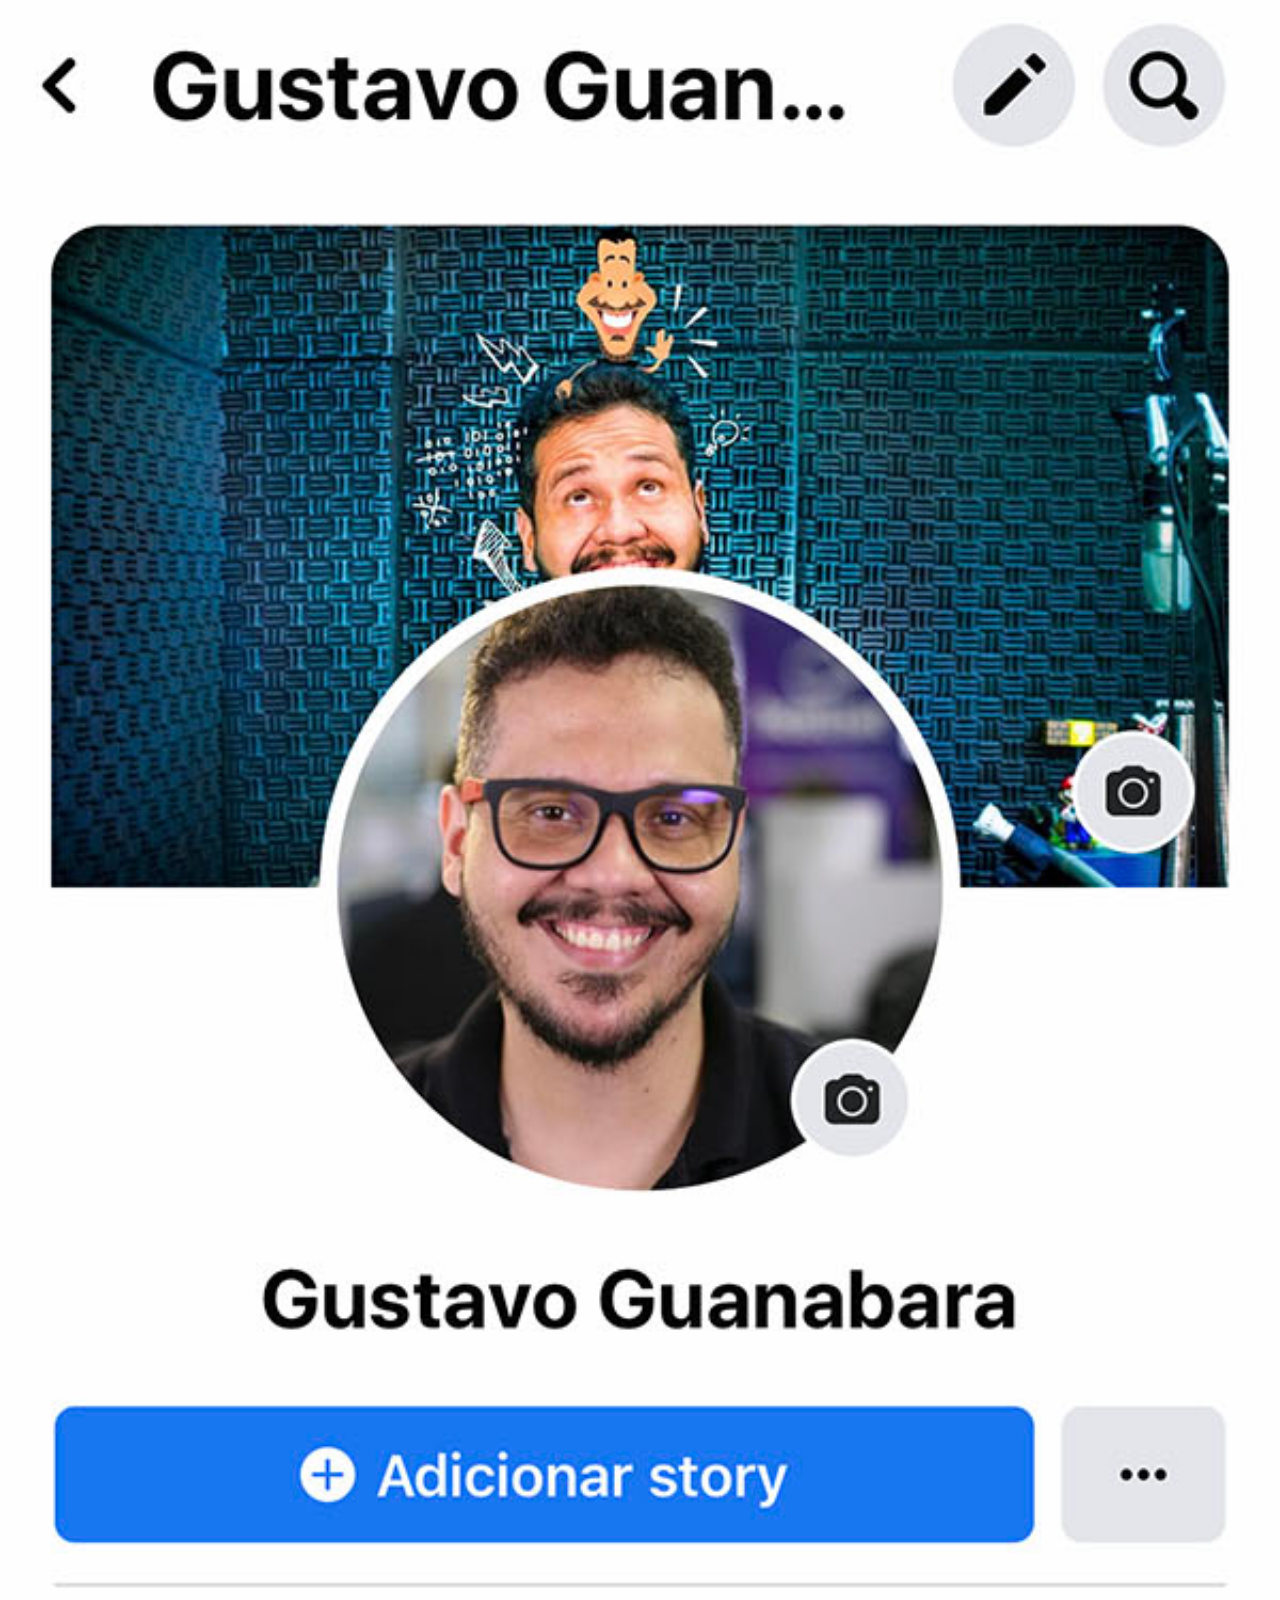
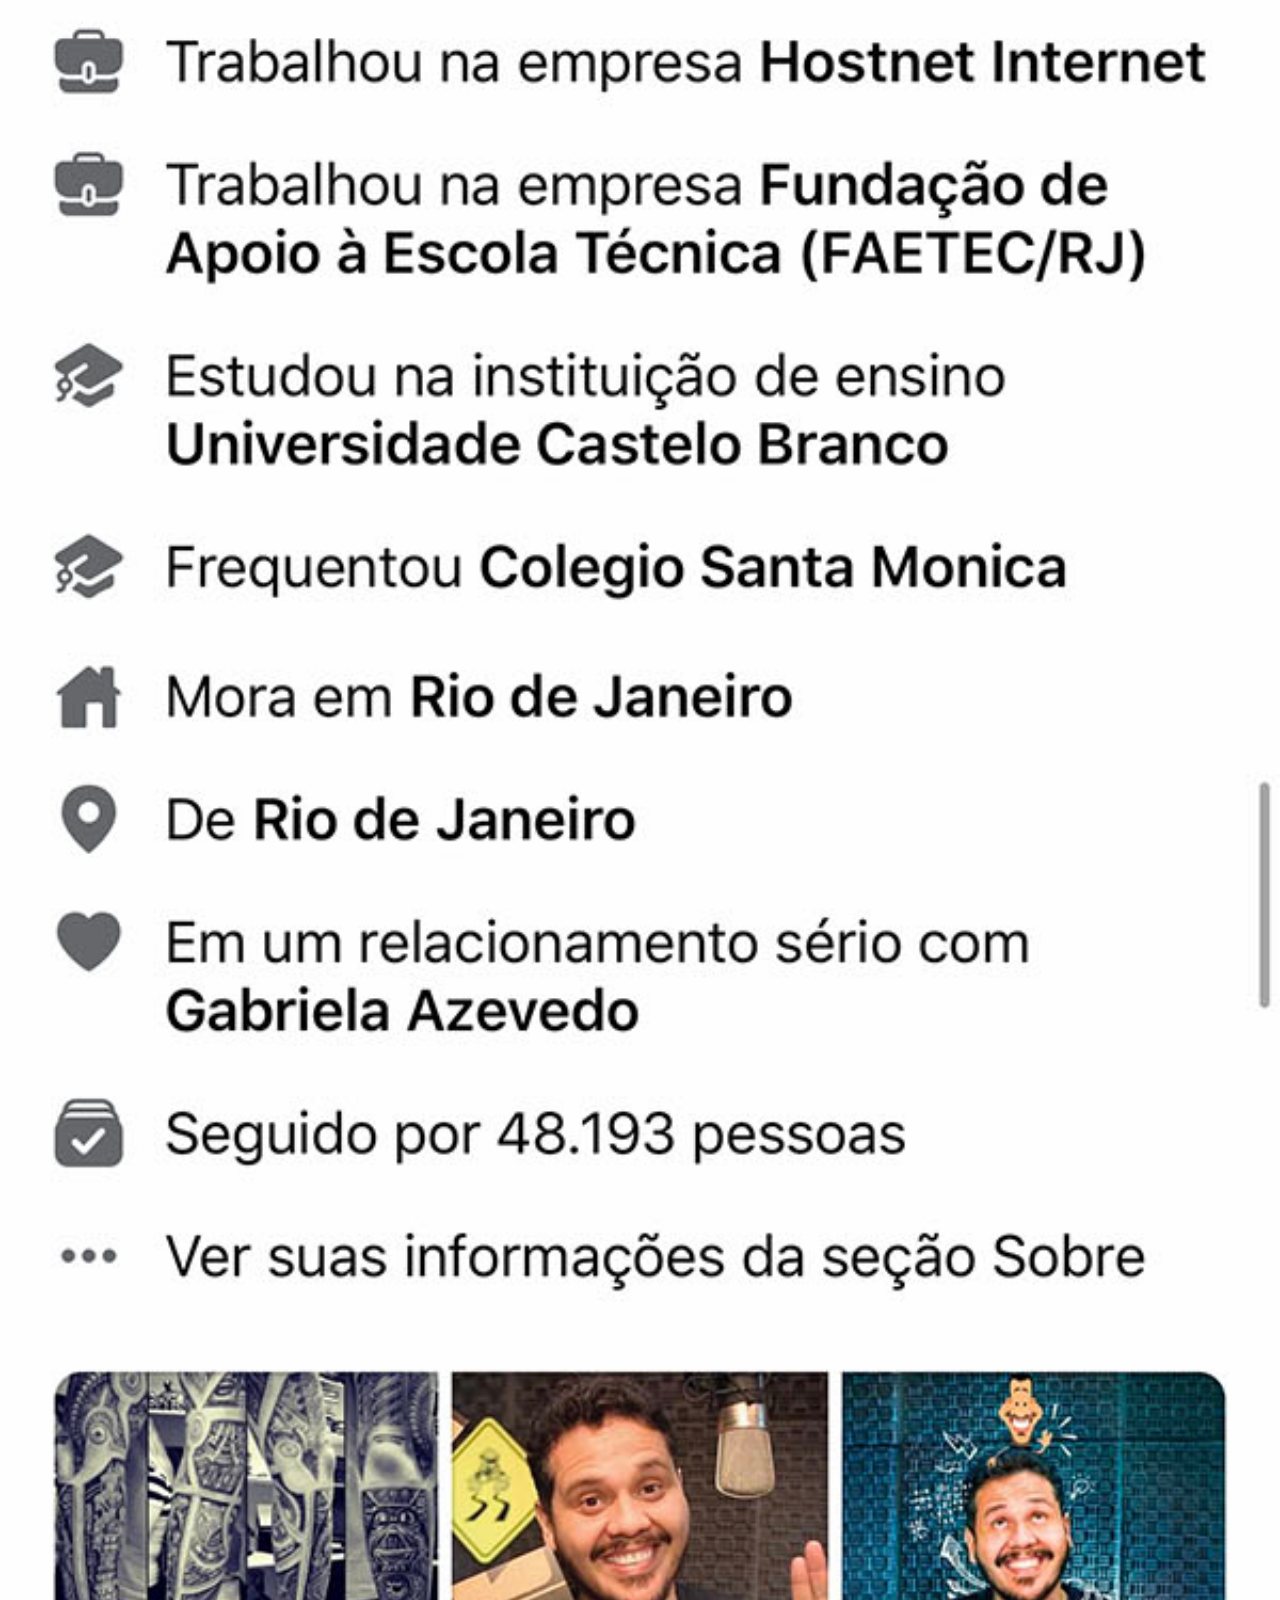
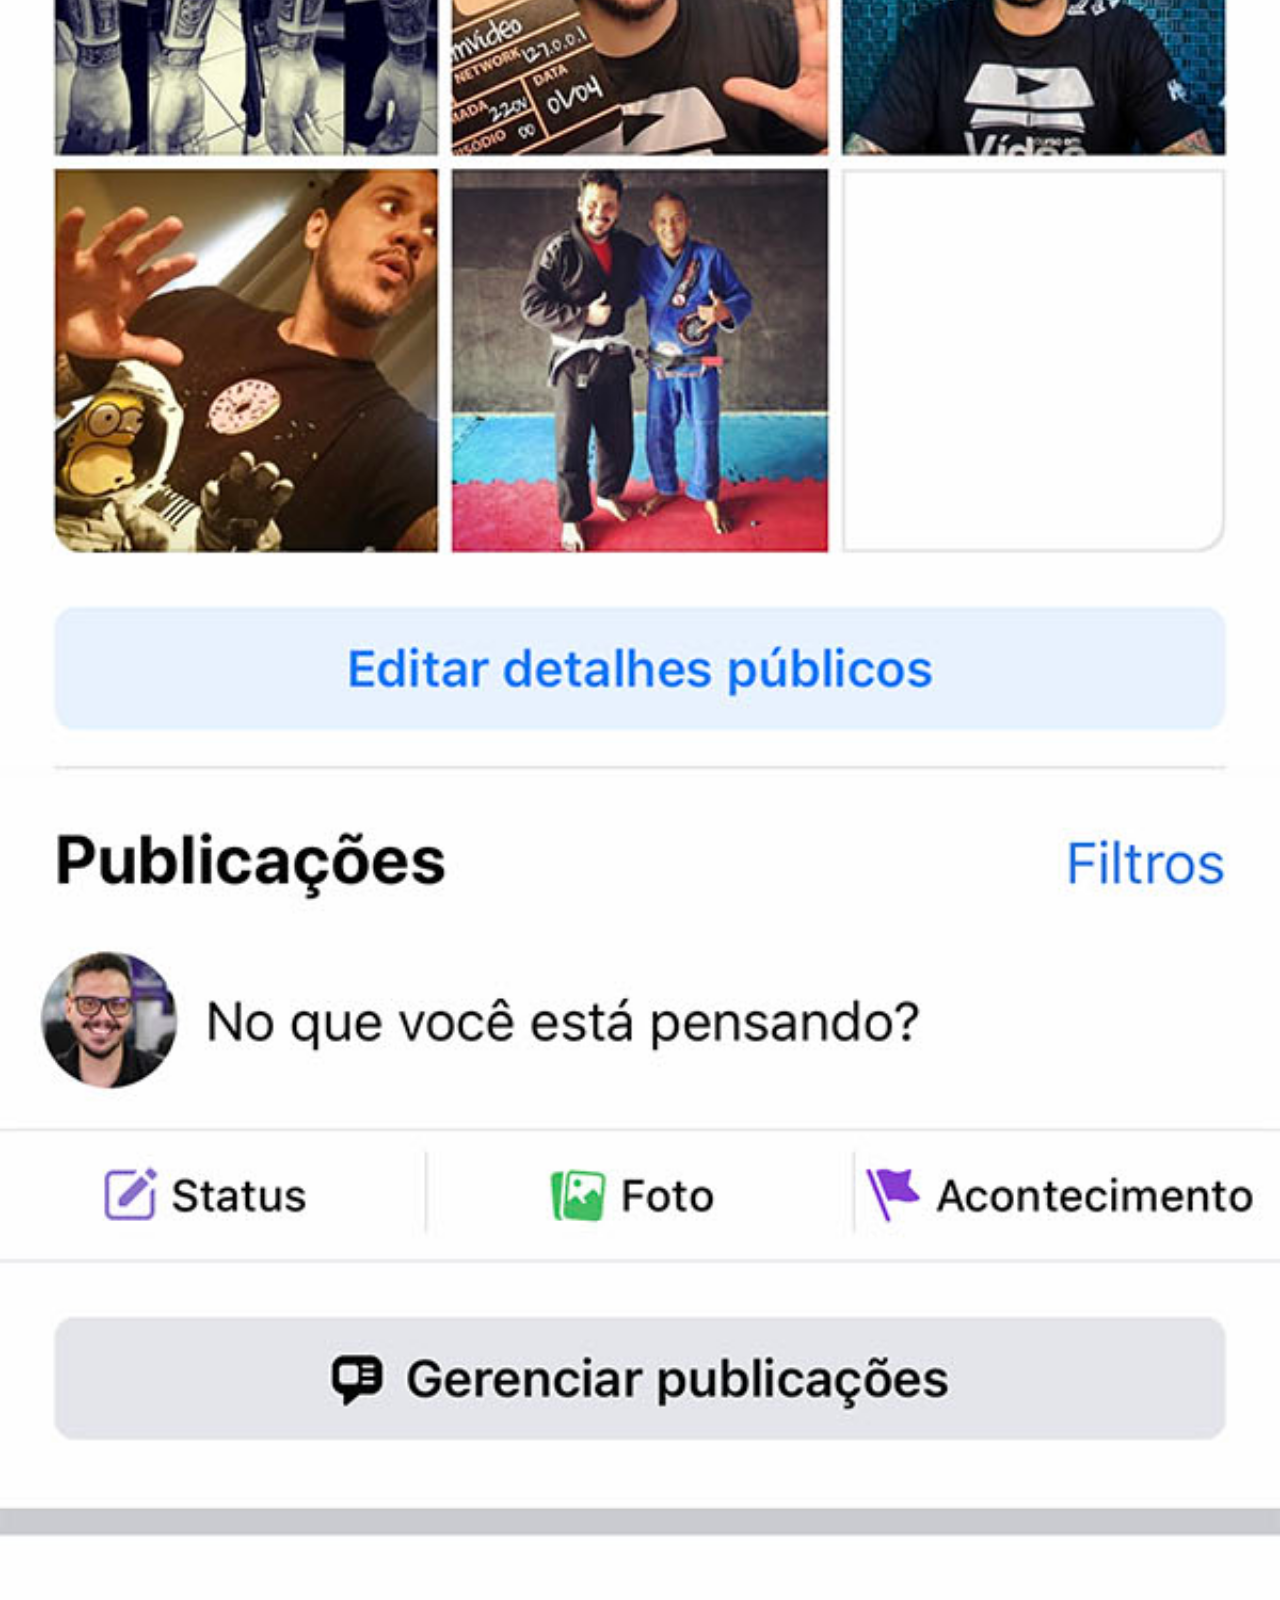
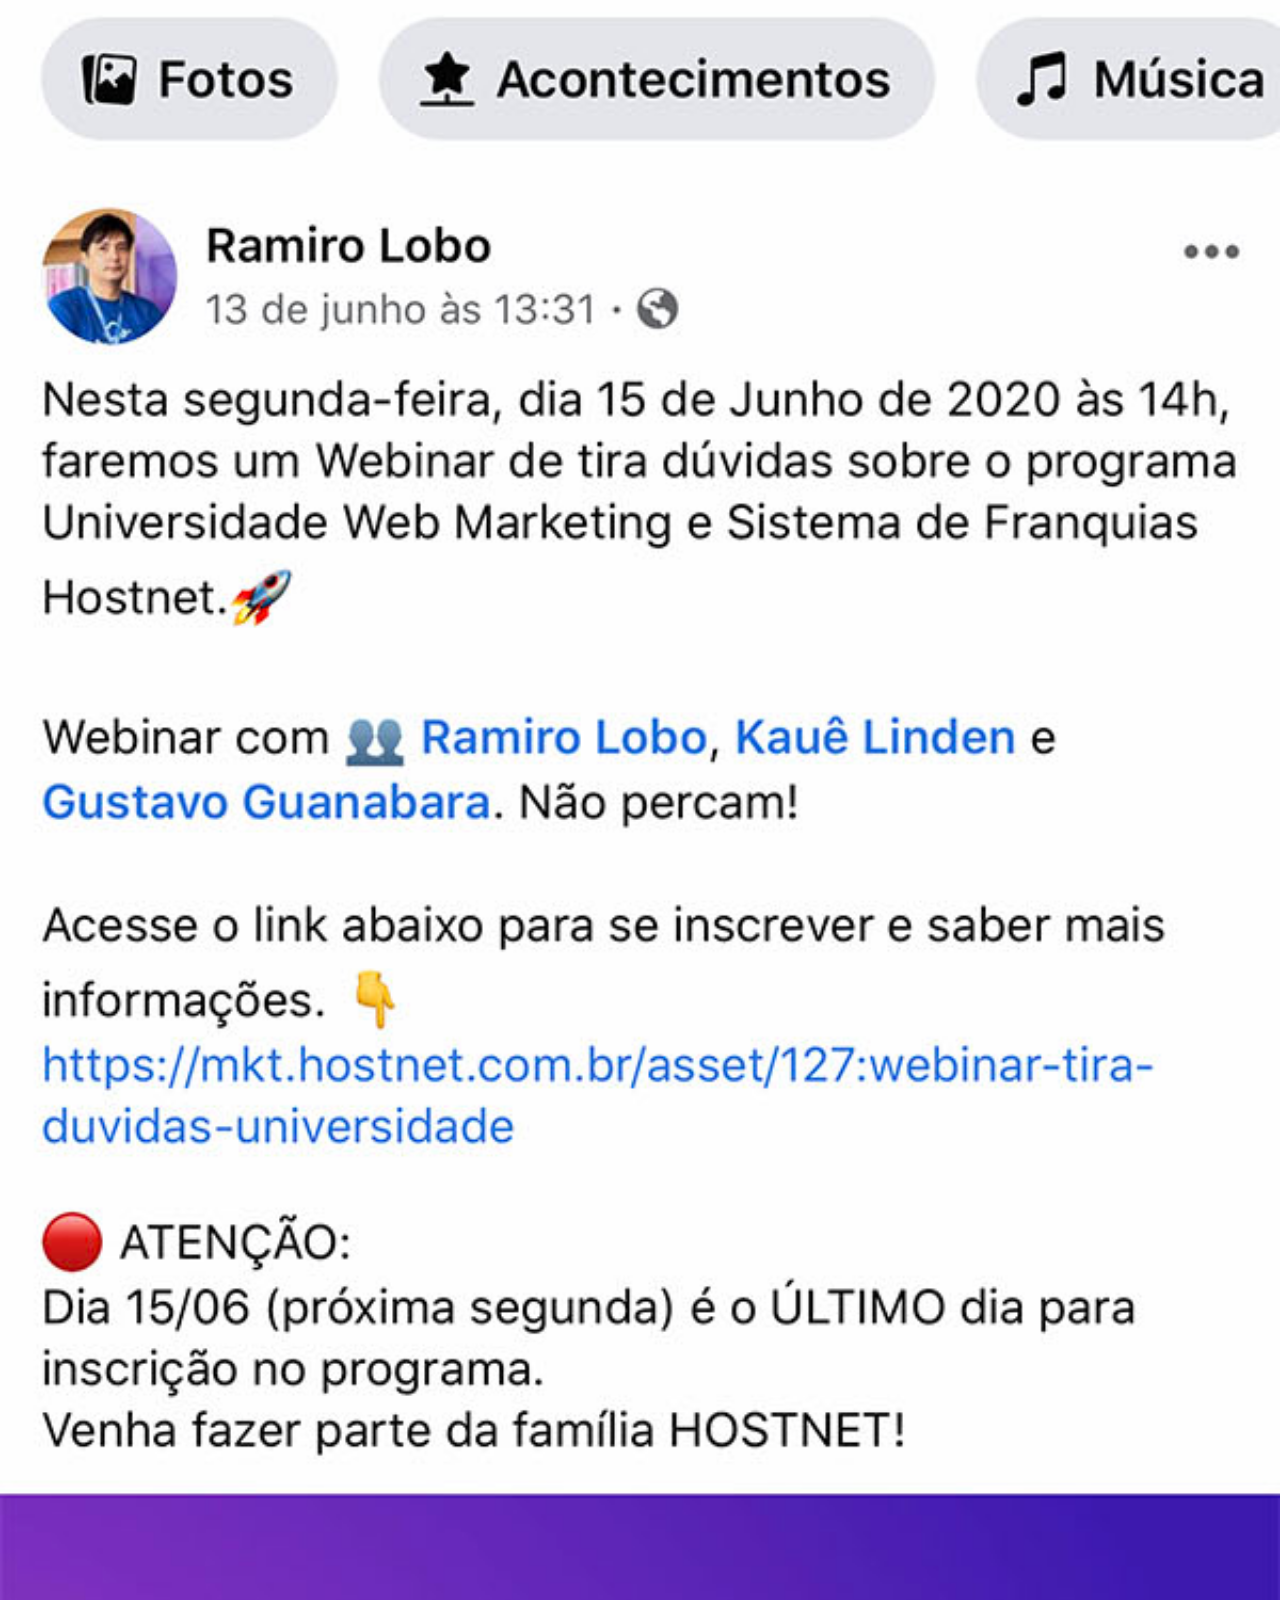
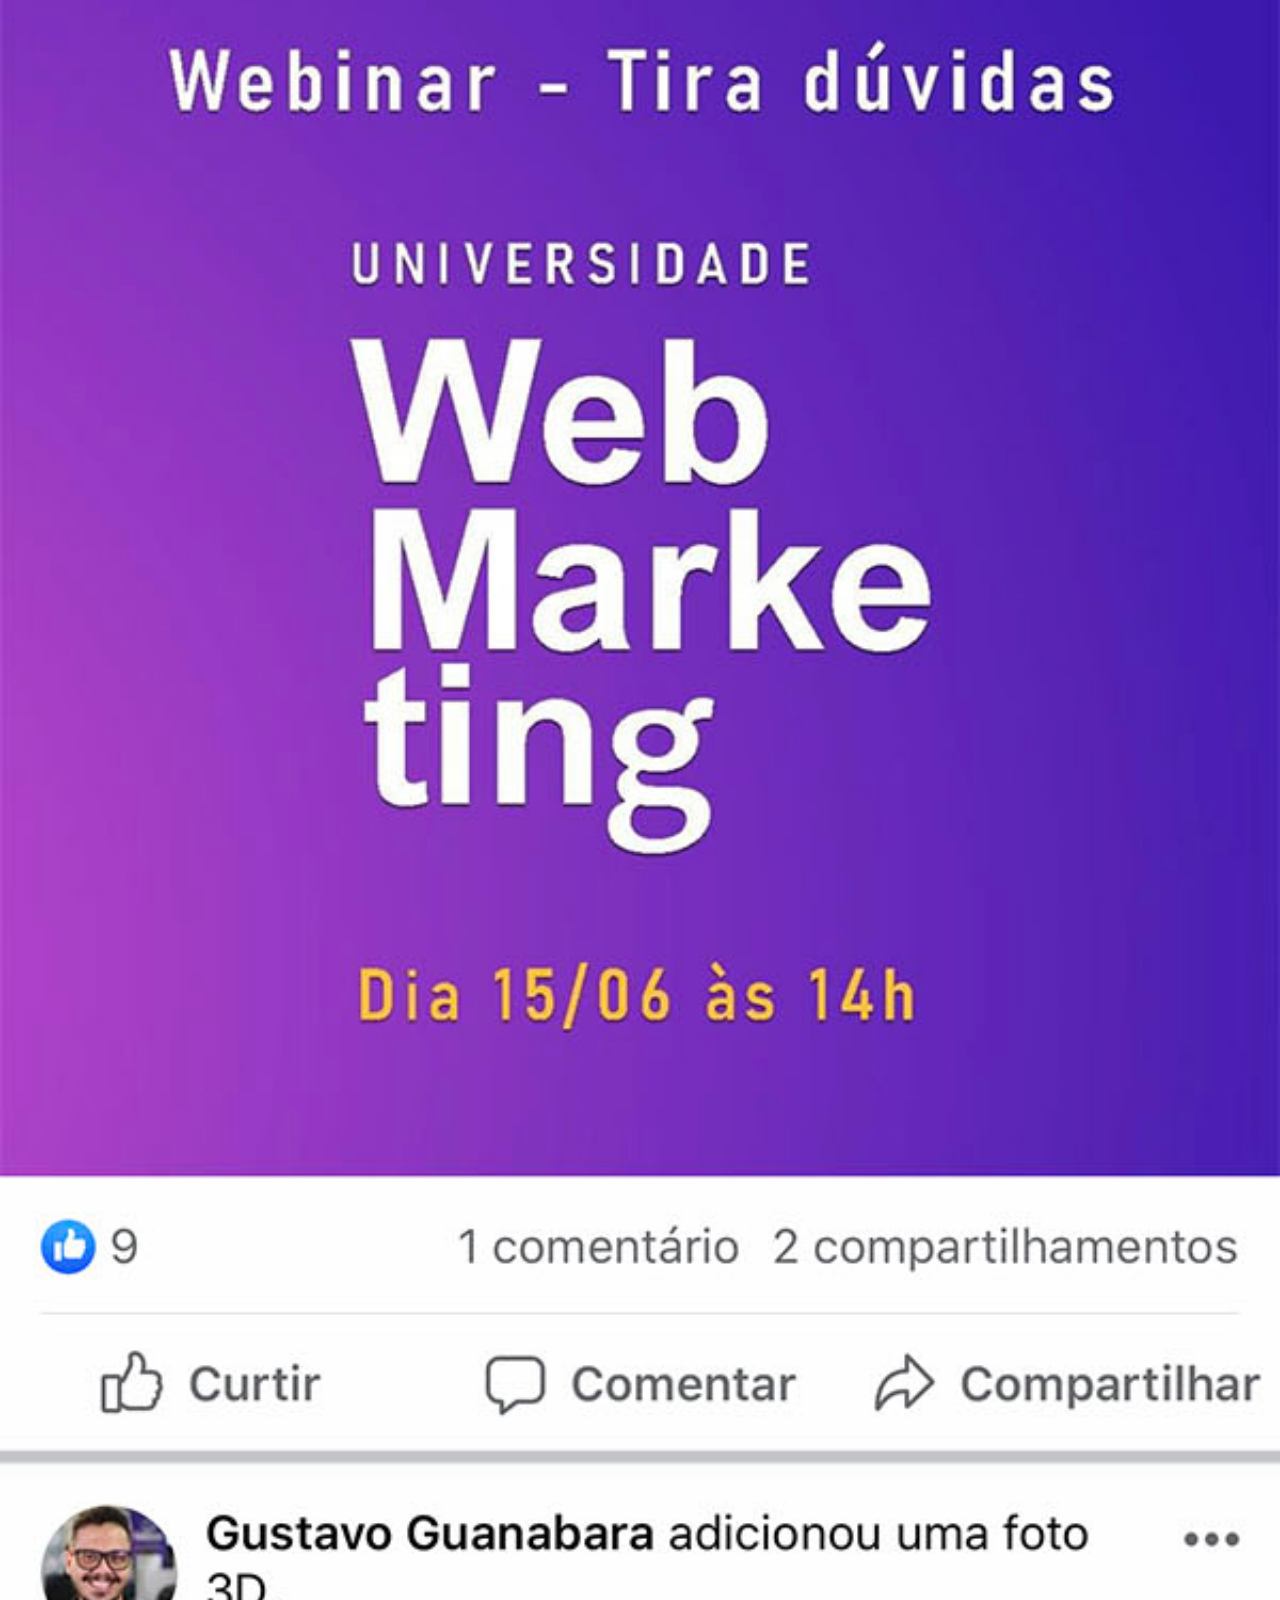
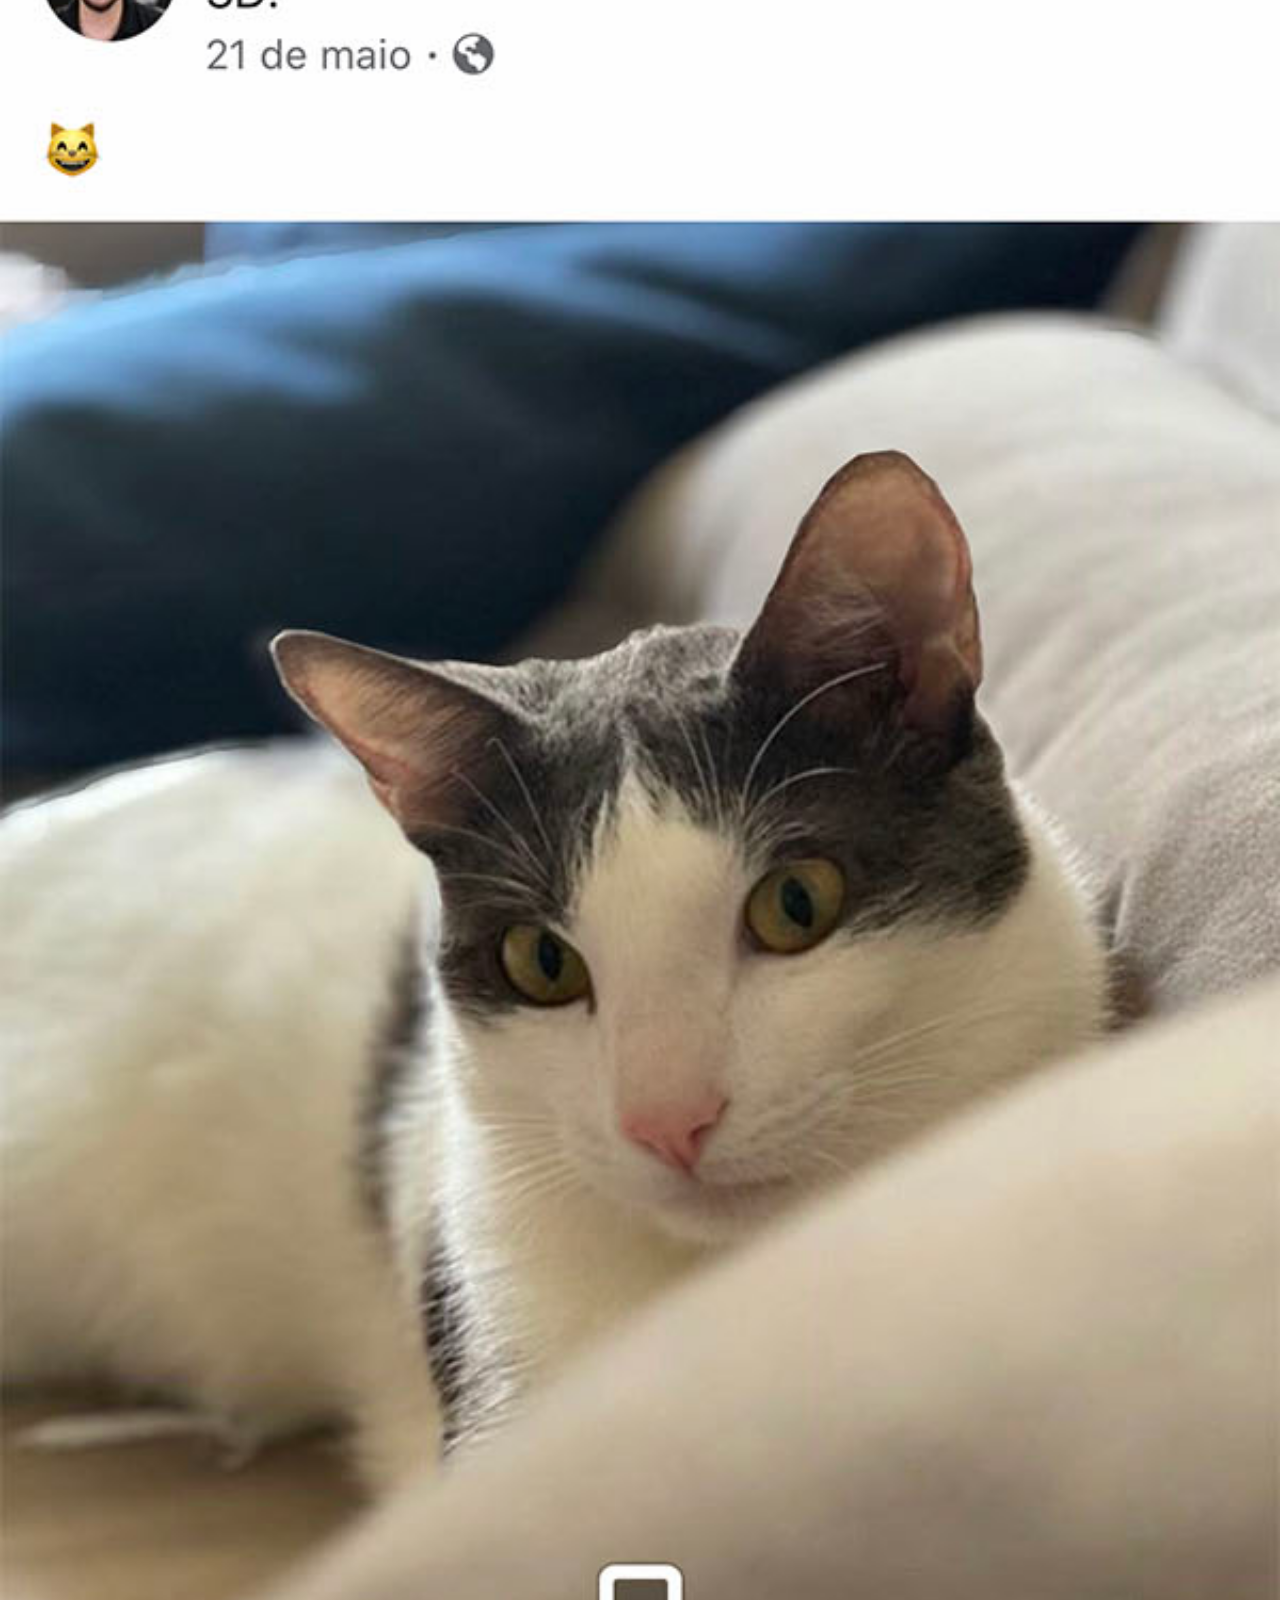
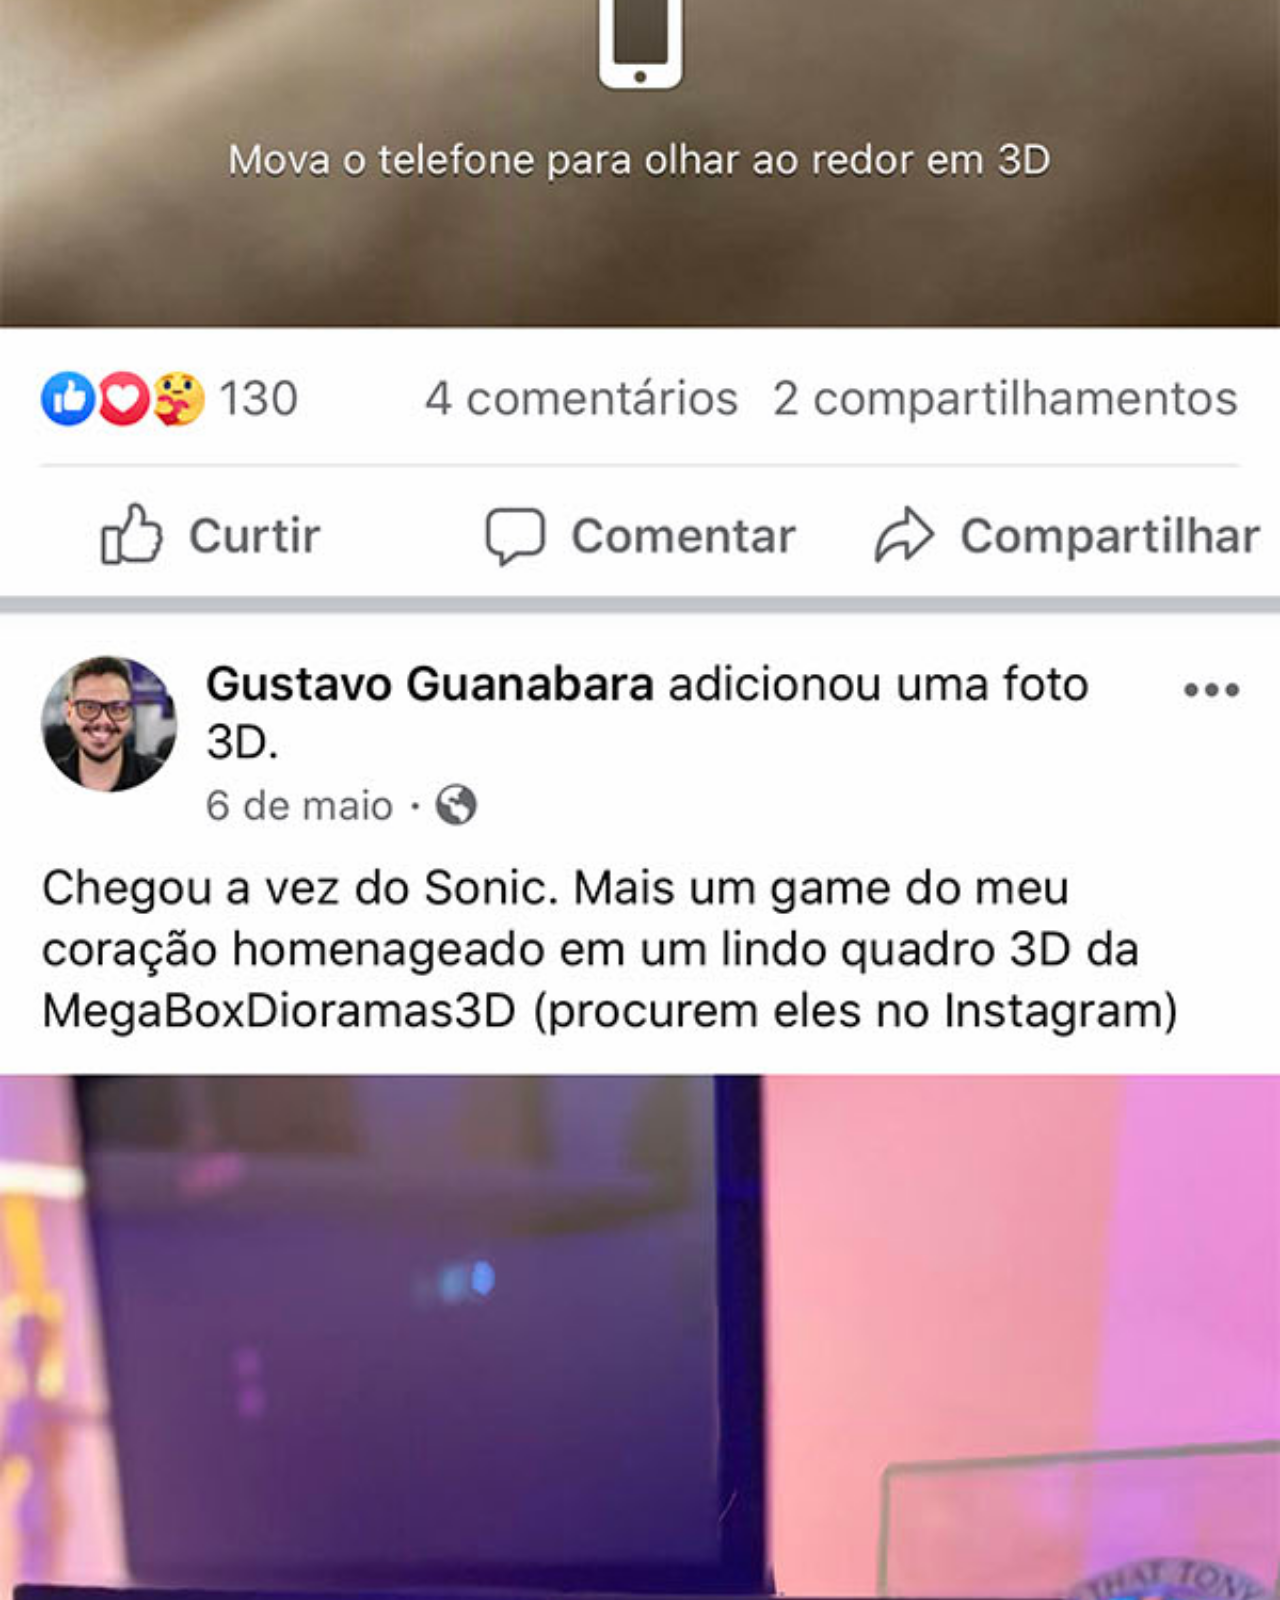
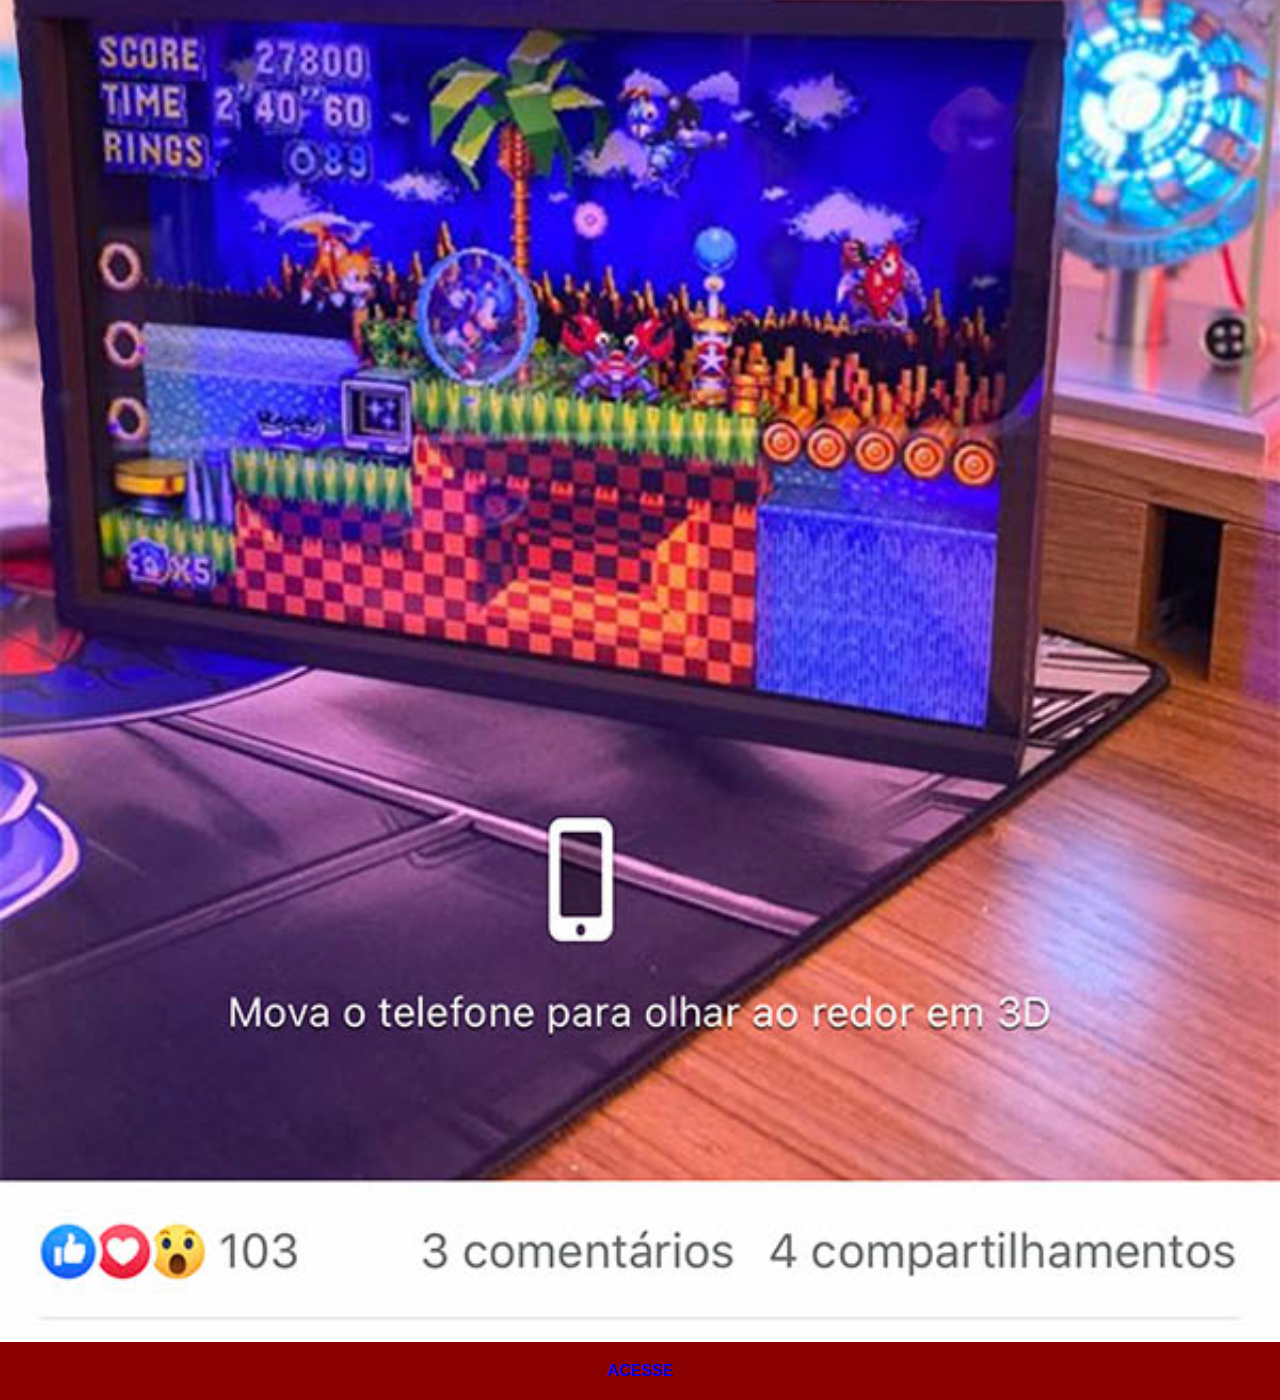
==== facebook.html @ 11152085 "criei os links" ====
<!DOCTYPE html>
<html lang="pt-br">
<head>
    <meta charset="UTF-8">
    <meta name="viewport" content="width=device-width, initial-scale=1.0">
    <link rel="stylesheet" href="estudos/social.css">
    <title>facebook</title>
</head>
<body>
    <img src="imagens/tela-facebook.jpg" alt="
    facebook">
    <a href="https://www.facebook.com/gustavoguanabara/?locale=pt_BR">ACESSE</a>
    
</body>
</html>
---- estudos/social.css ----
@charset "UTF-8";
*{
    margin: 0px;
    padding: 0px;
    font-family: Arial, Helvetica, sans-serif;
}
/* tirar barra de rolagem */
::-webkit-scrollbar{
    width: 0%;
    height: 0%;
}
img{
    width: 100vw;
}
a{
    display: block;
    background-color: darkred;
    padding: 20px;
    text-align: center;
    font-weight: bolder;
    text-decoration: none;
}
a:hover{
    background-color: red;
}
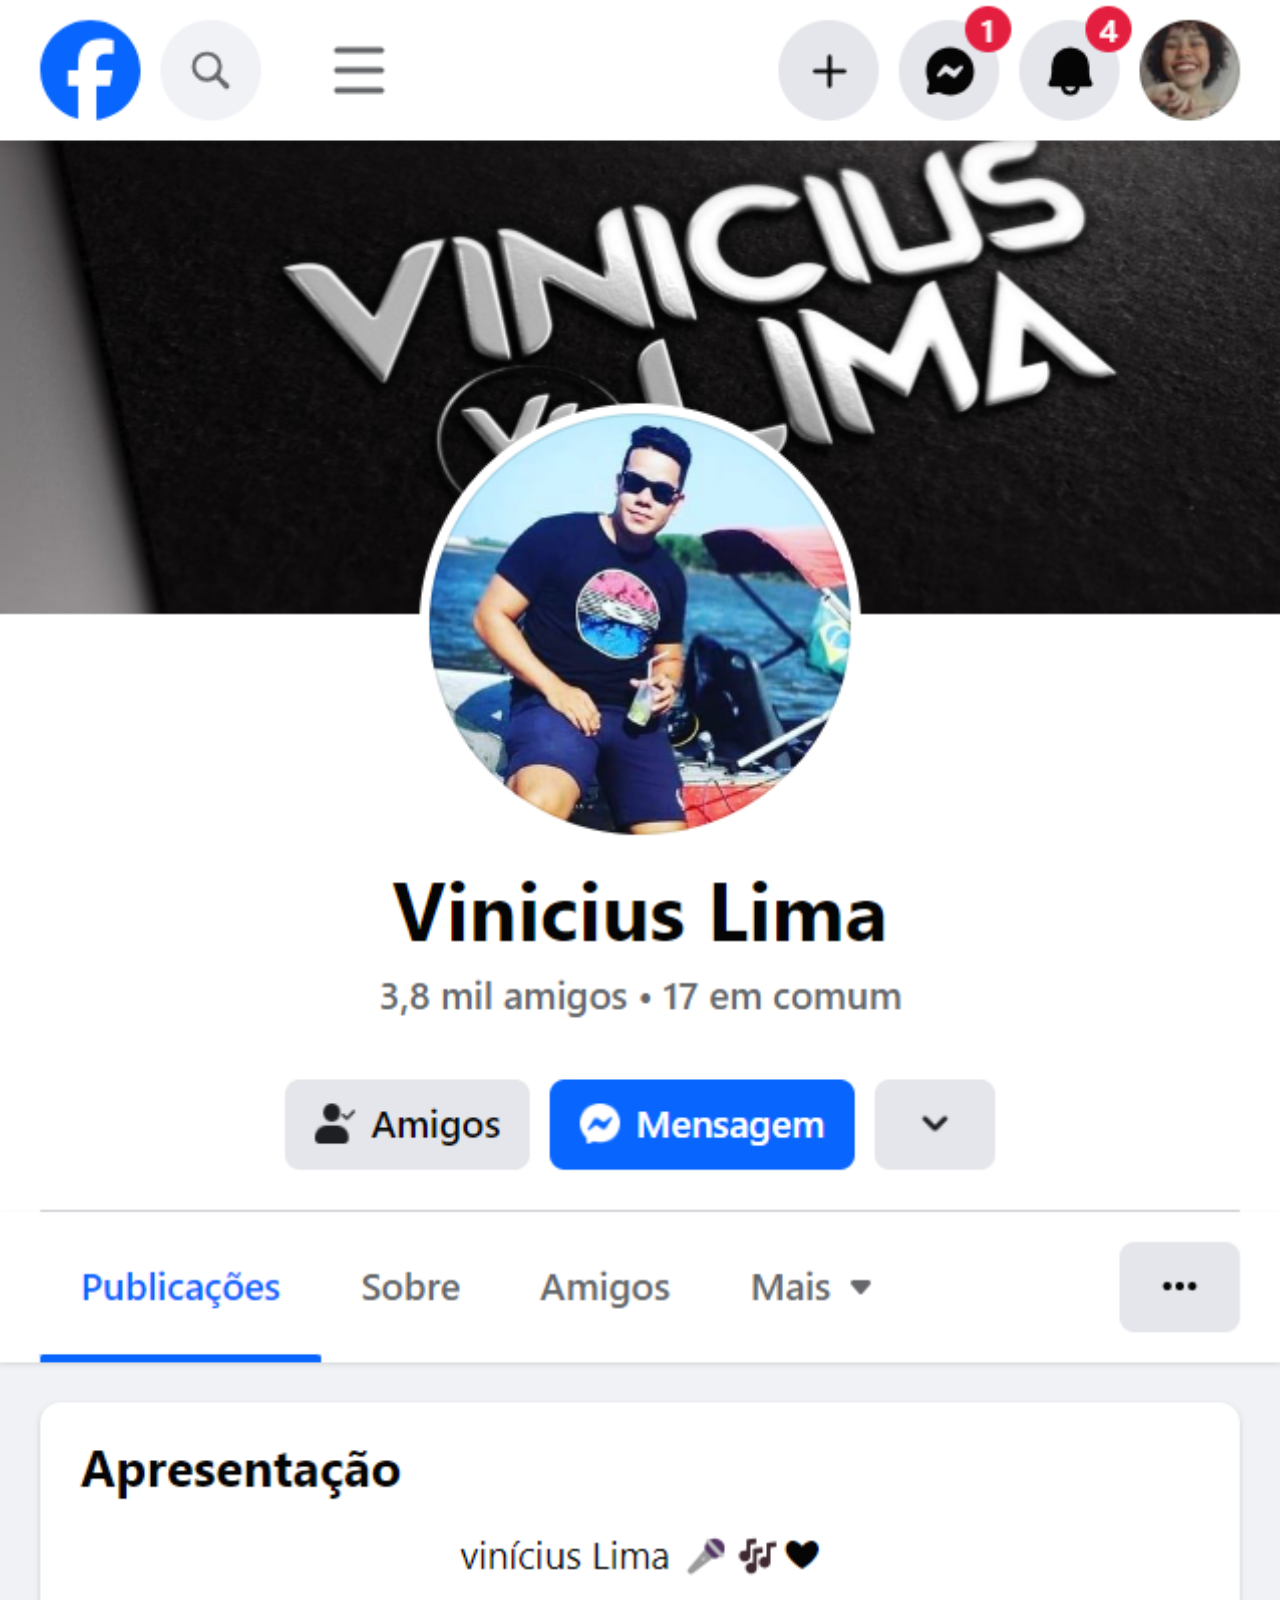
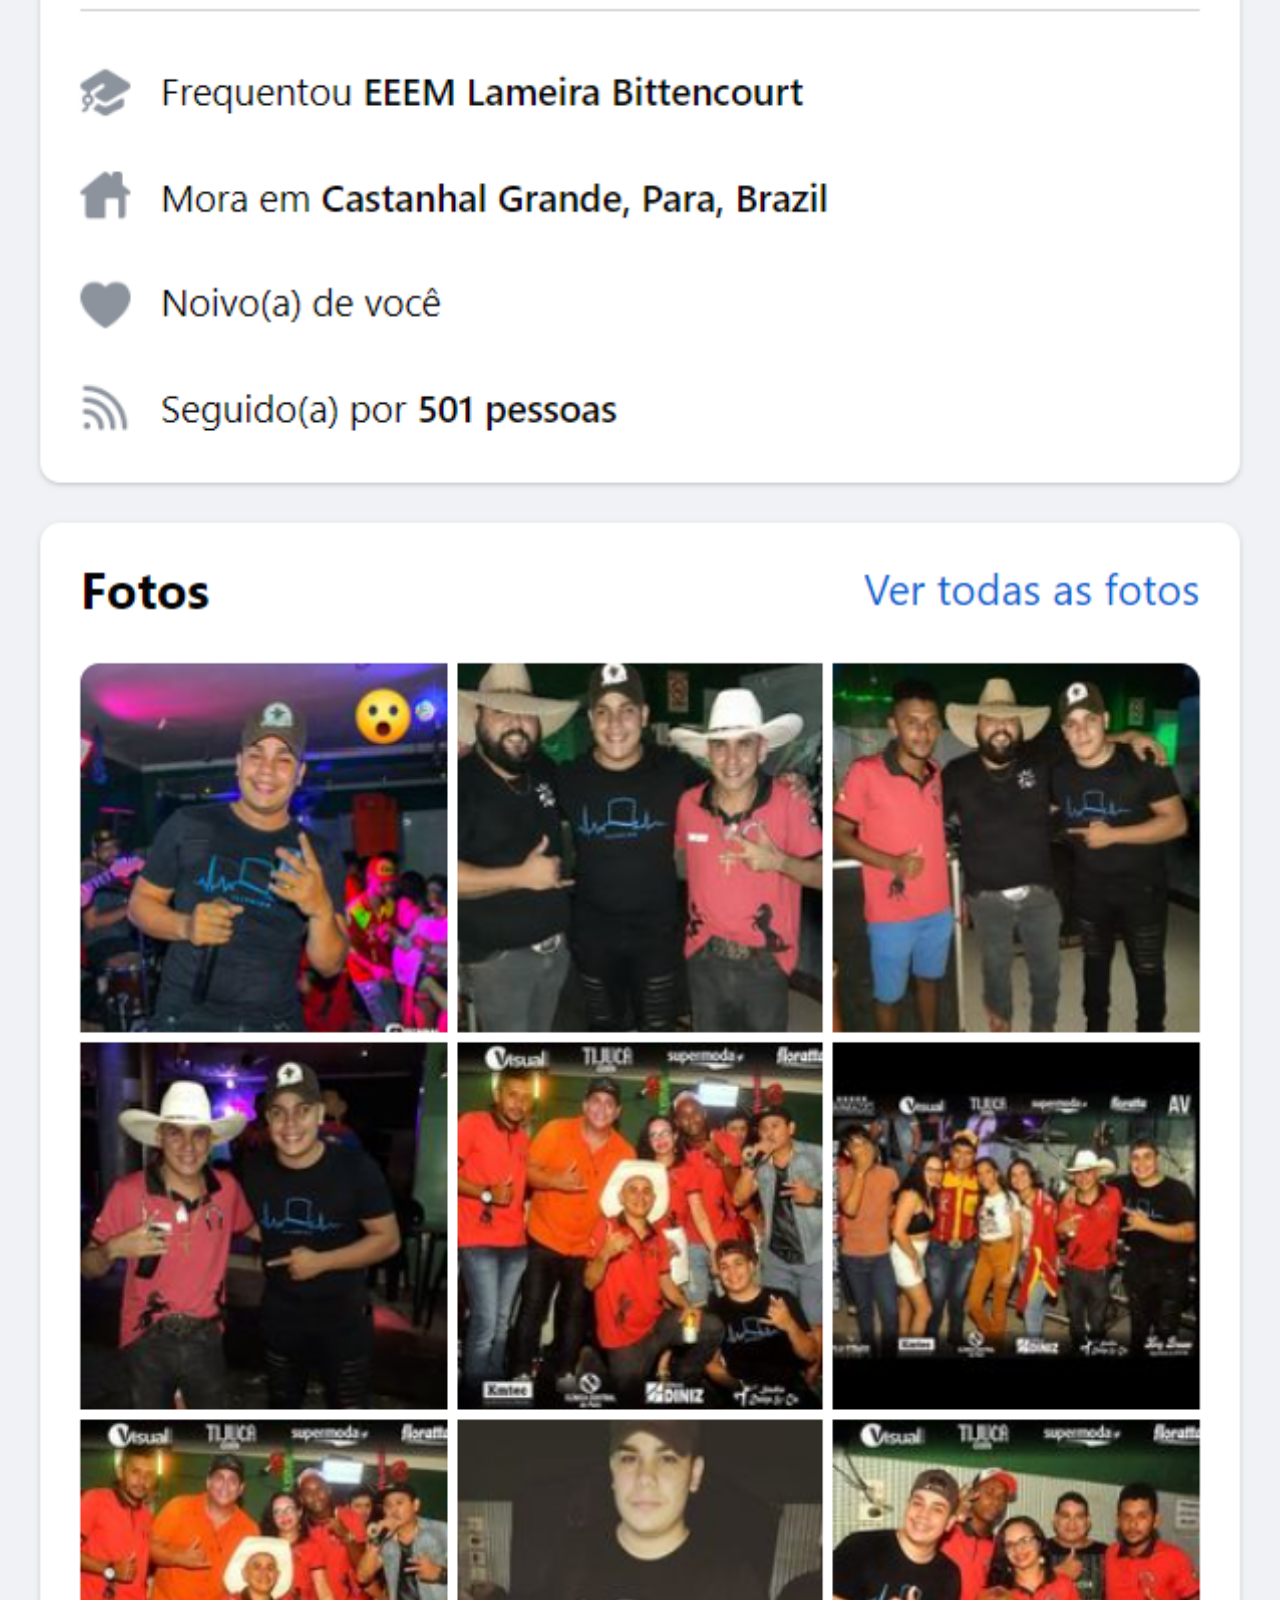
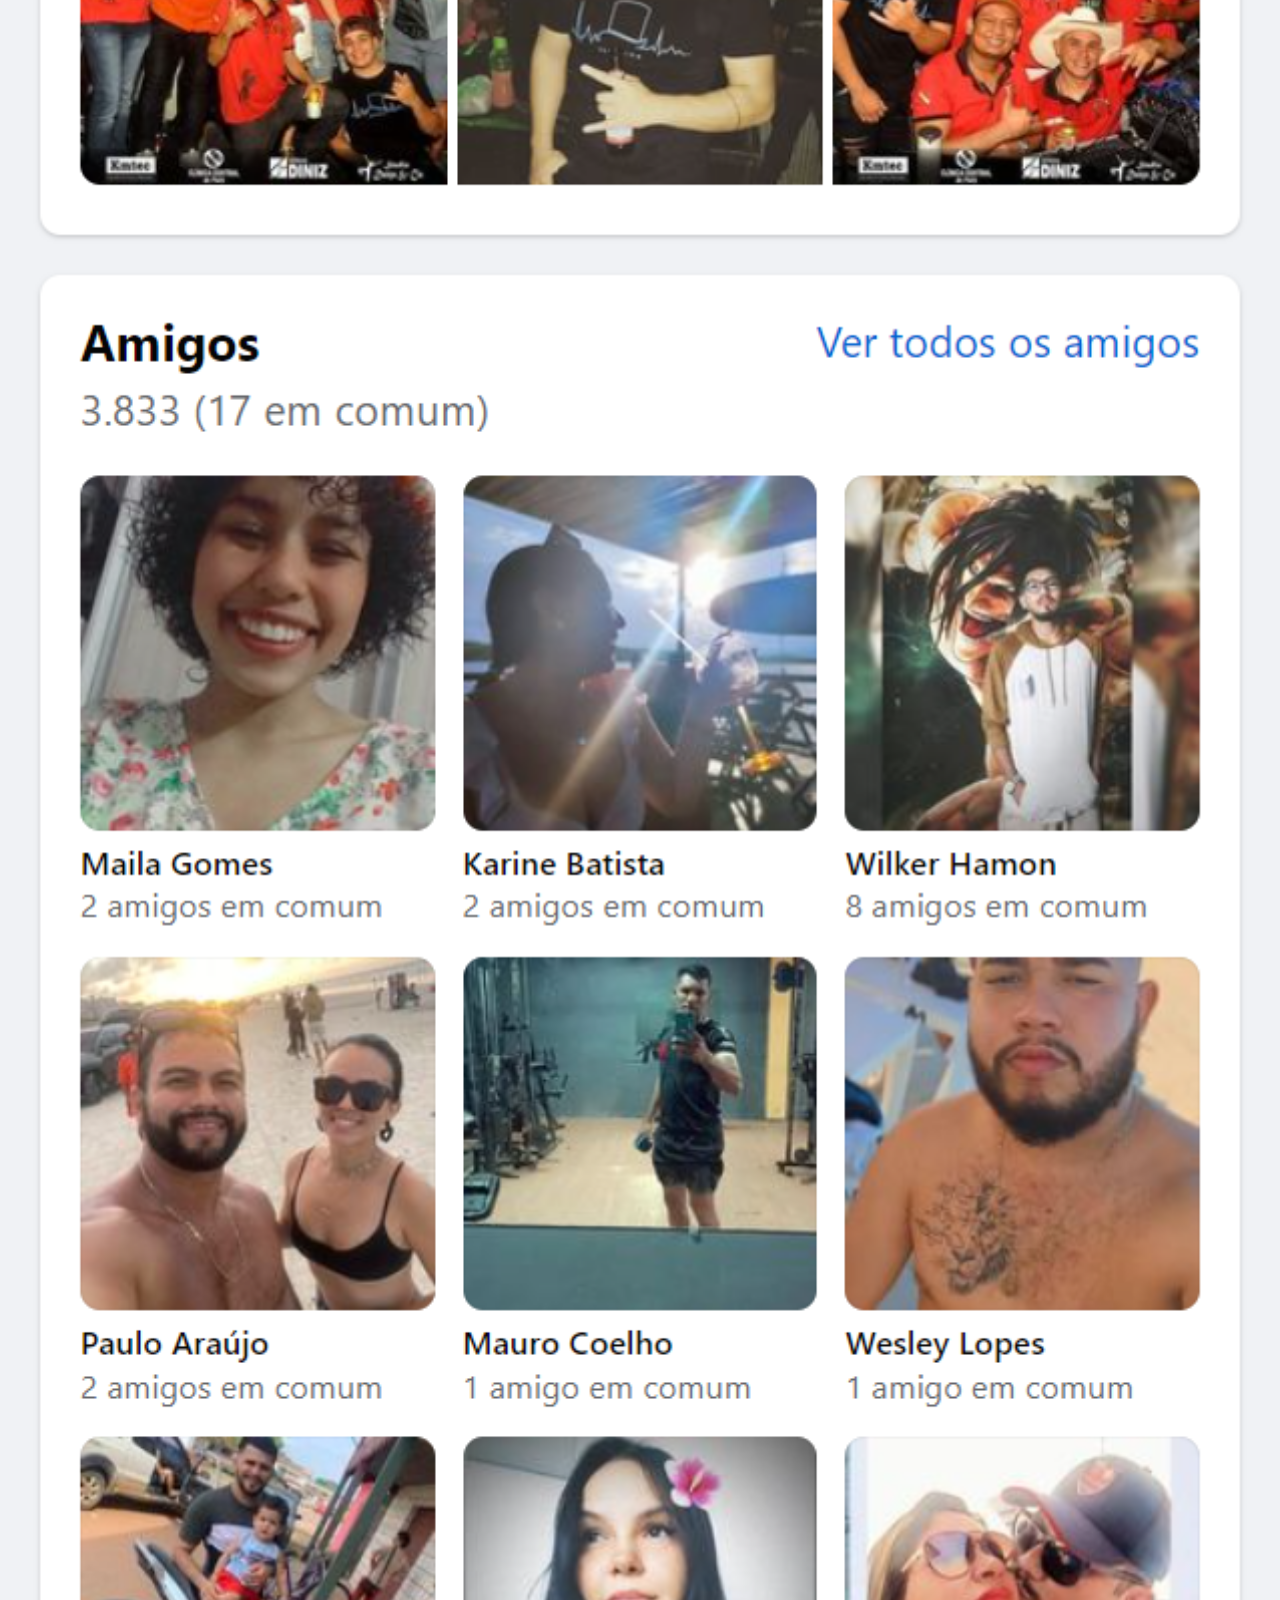
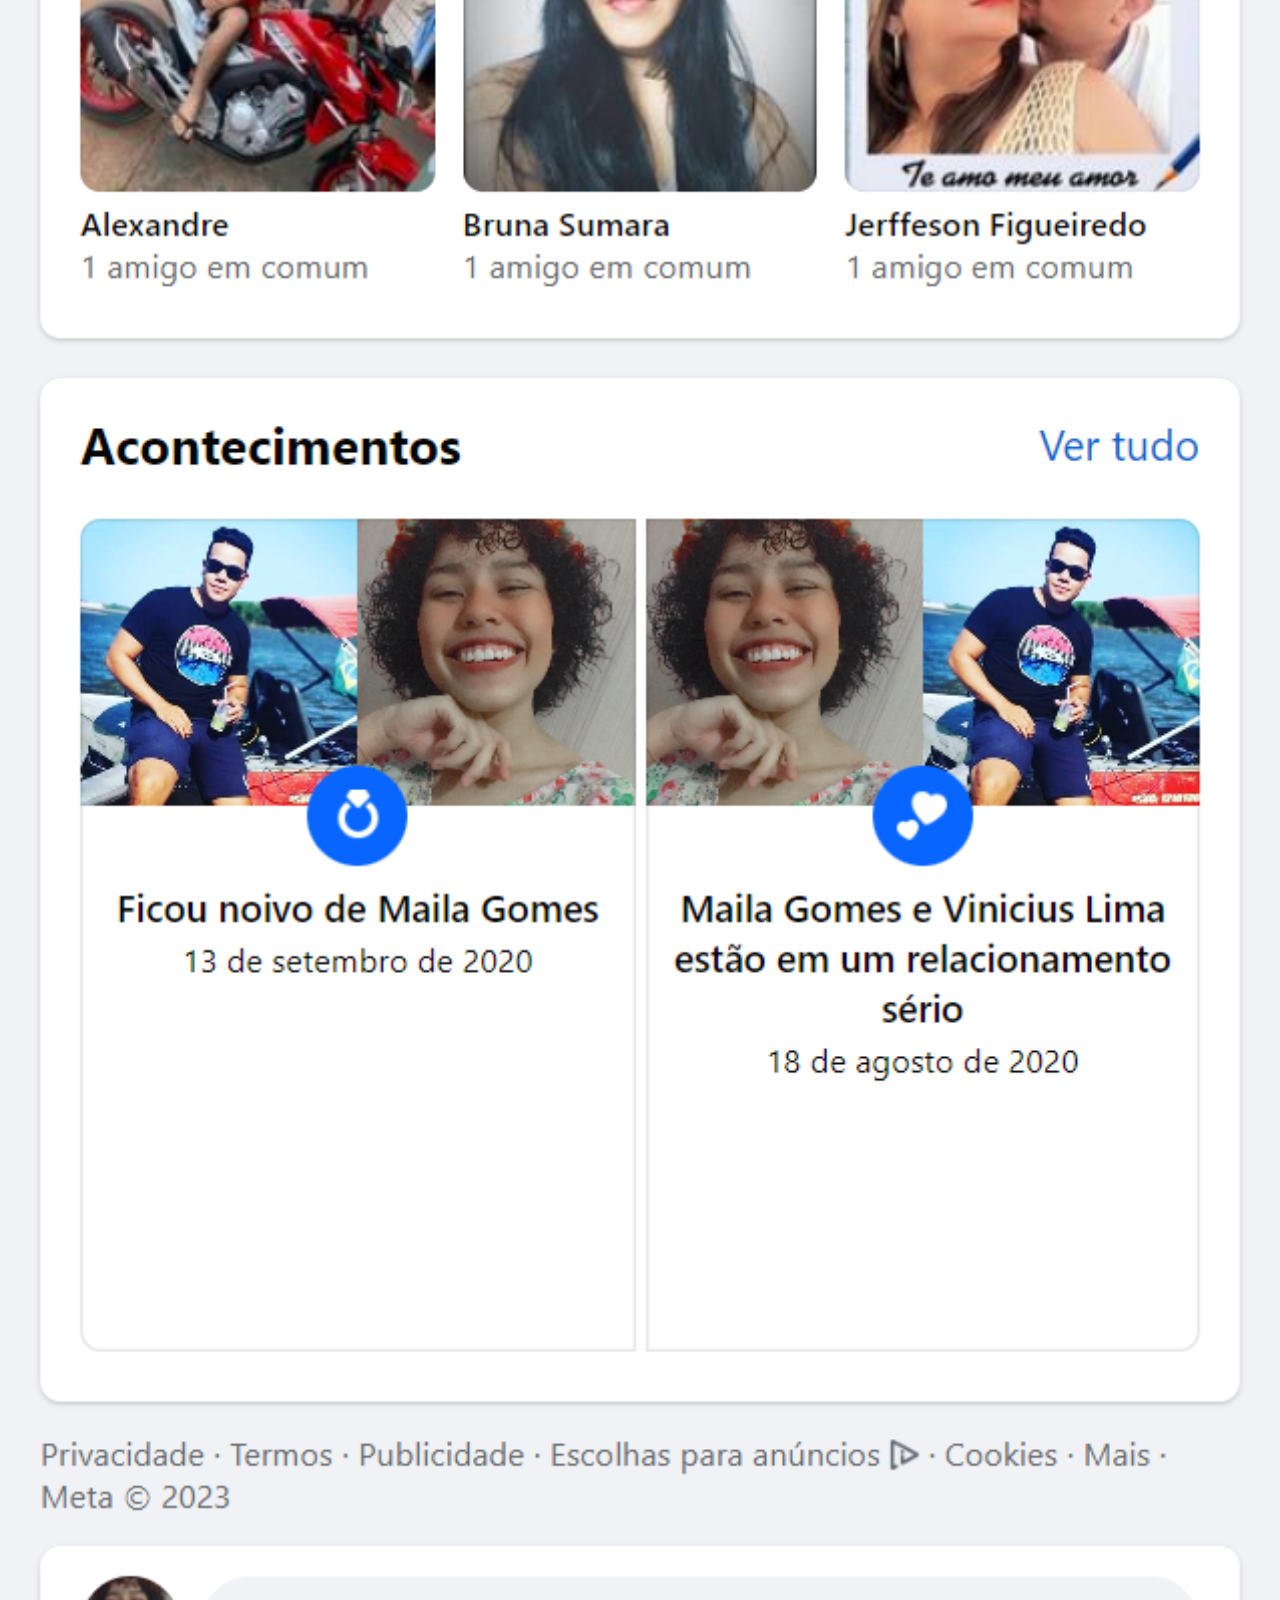
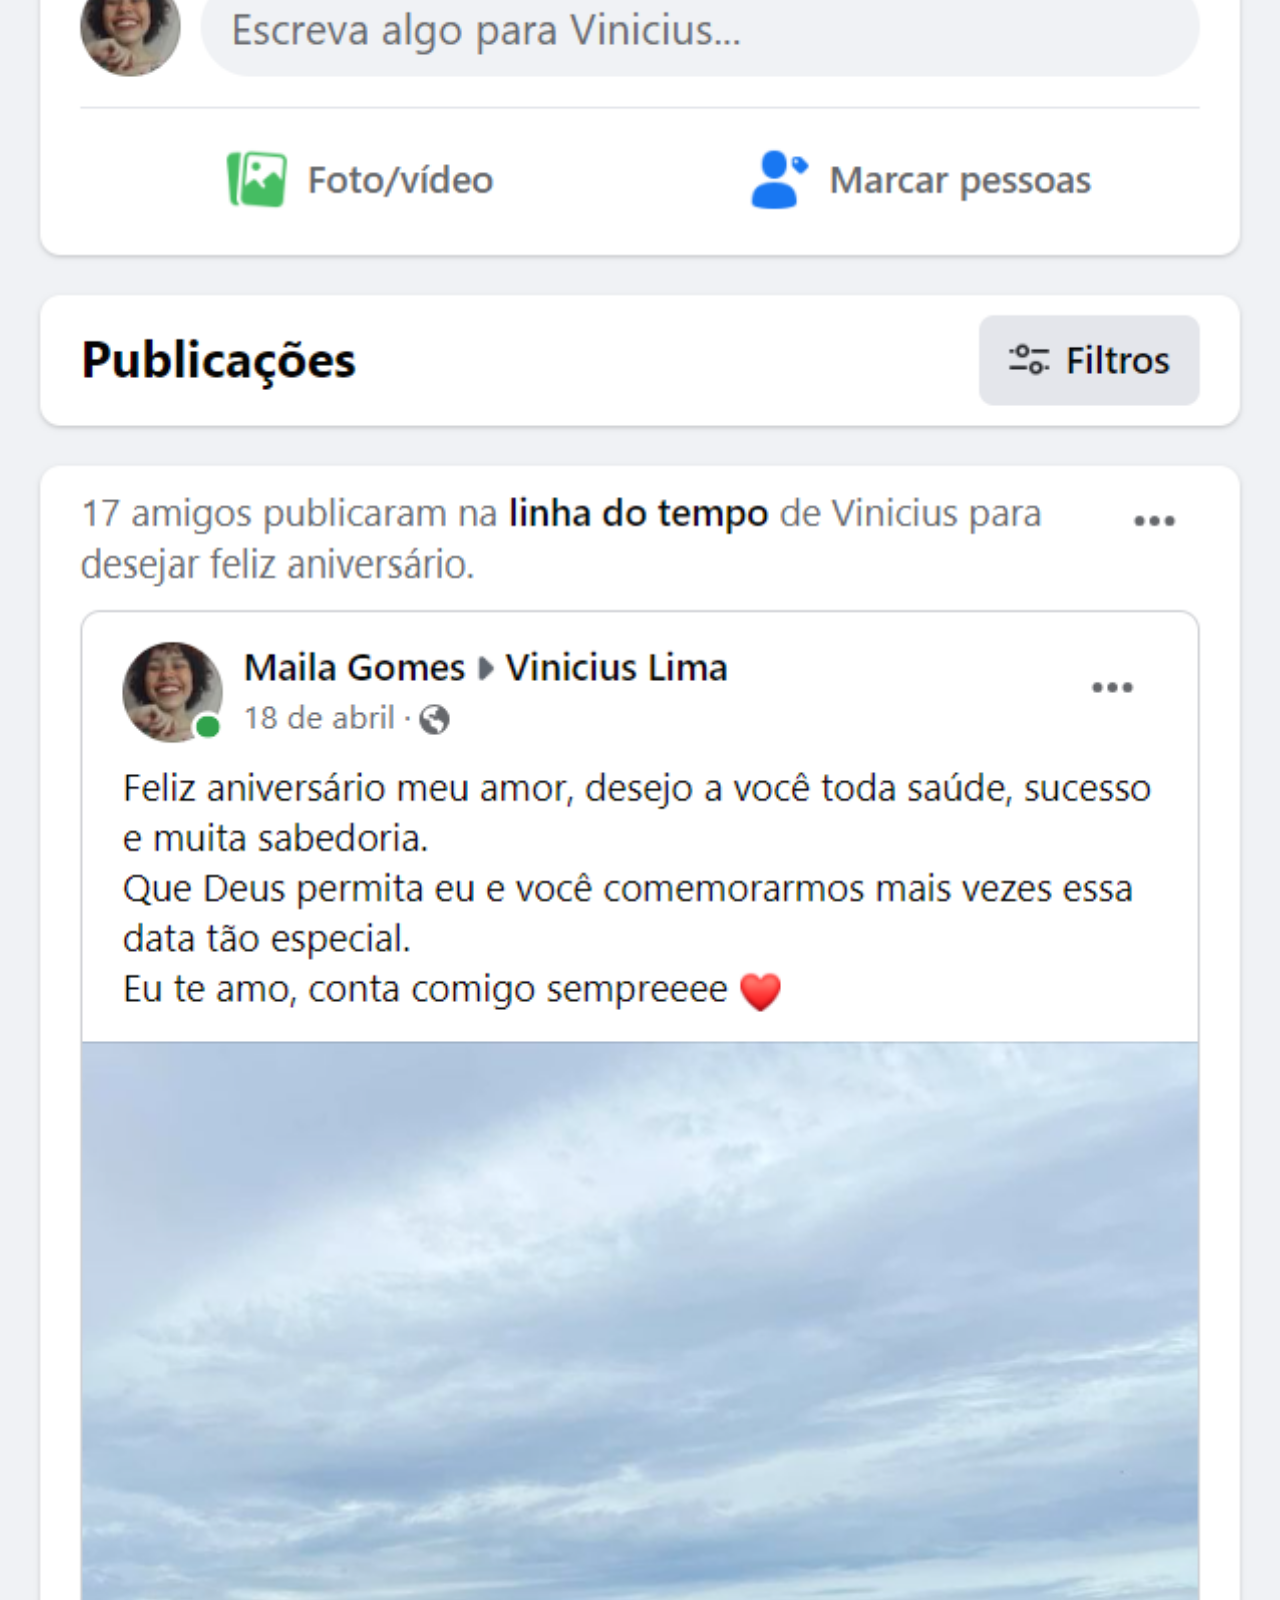
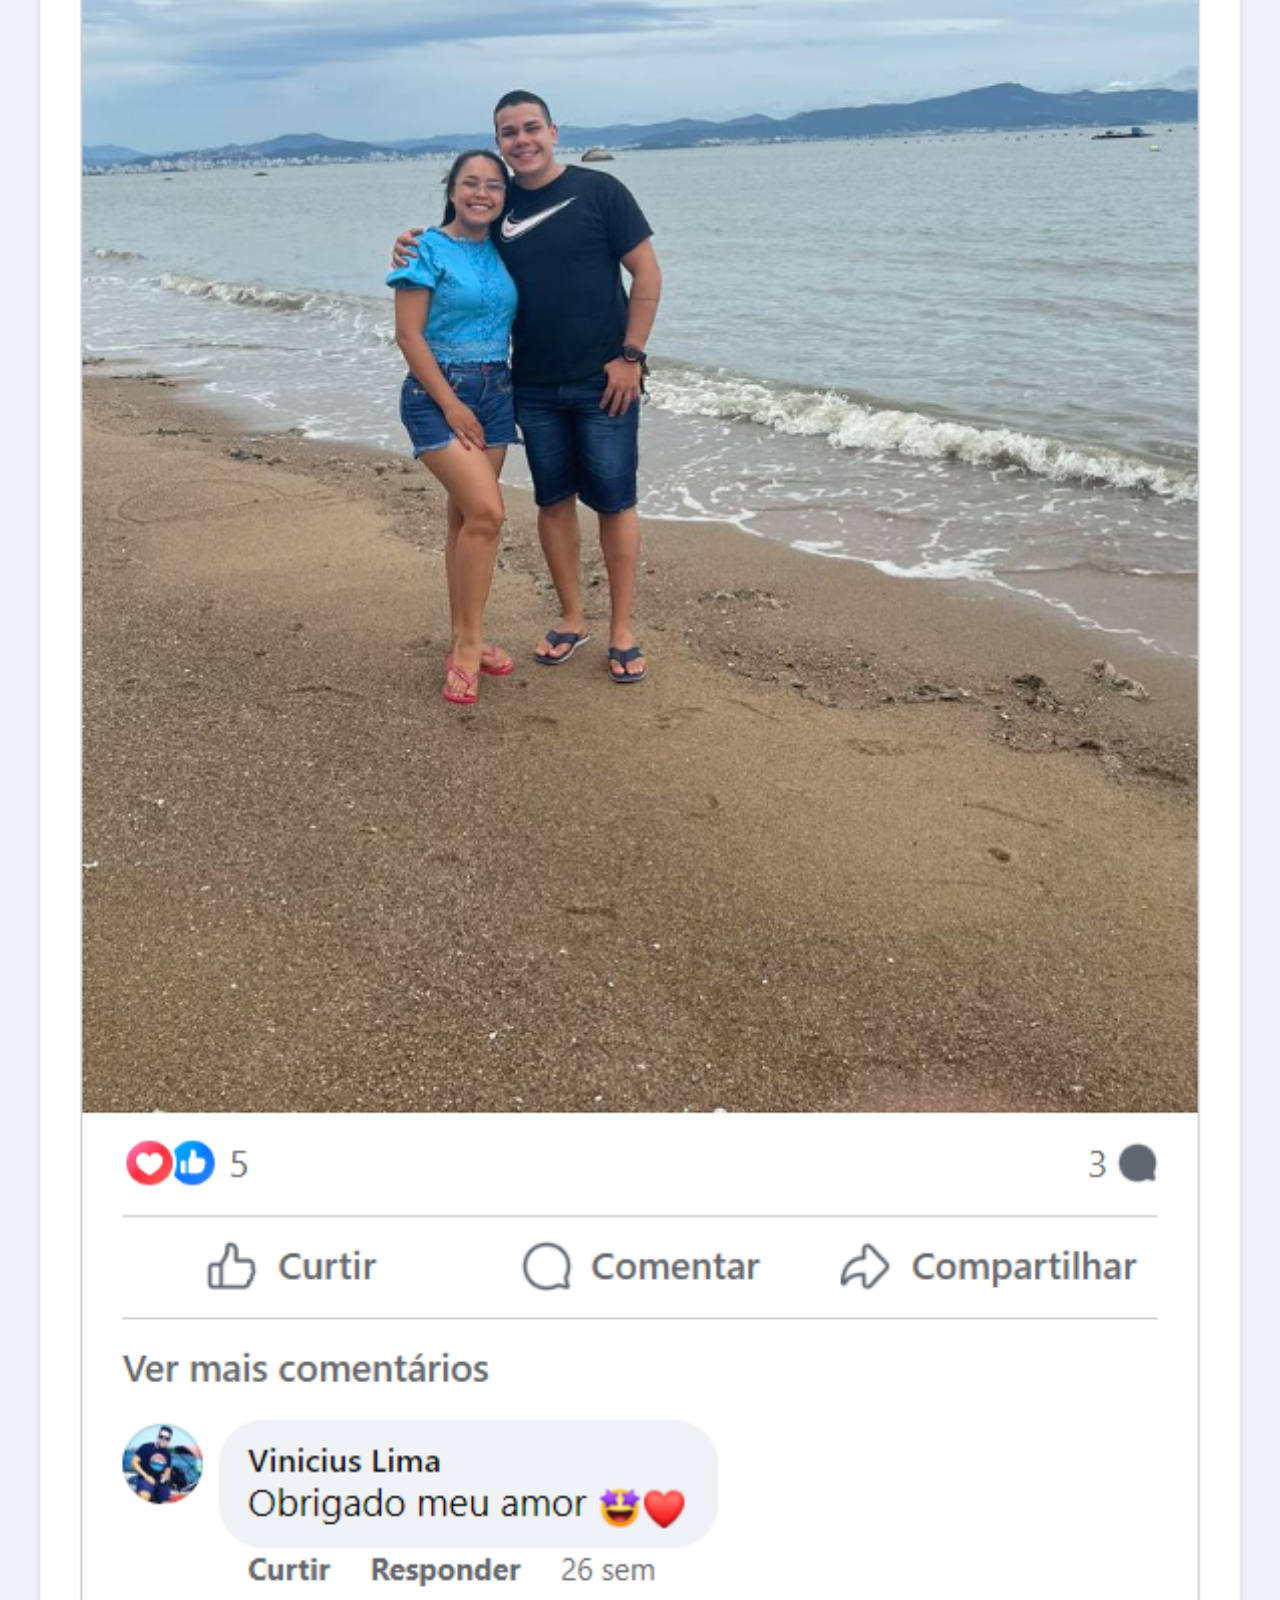
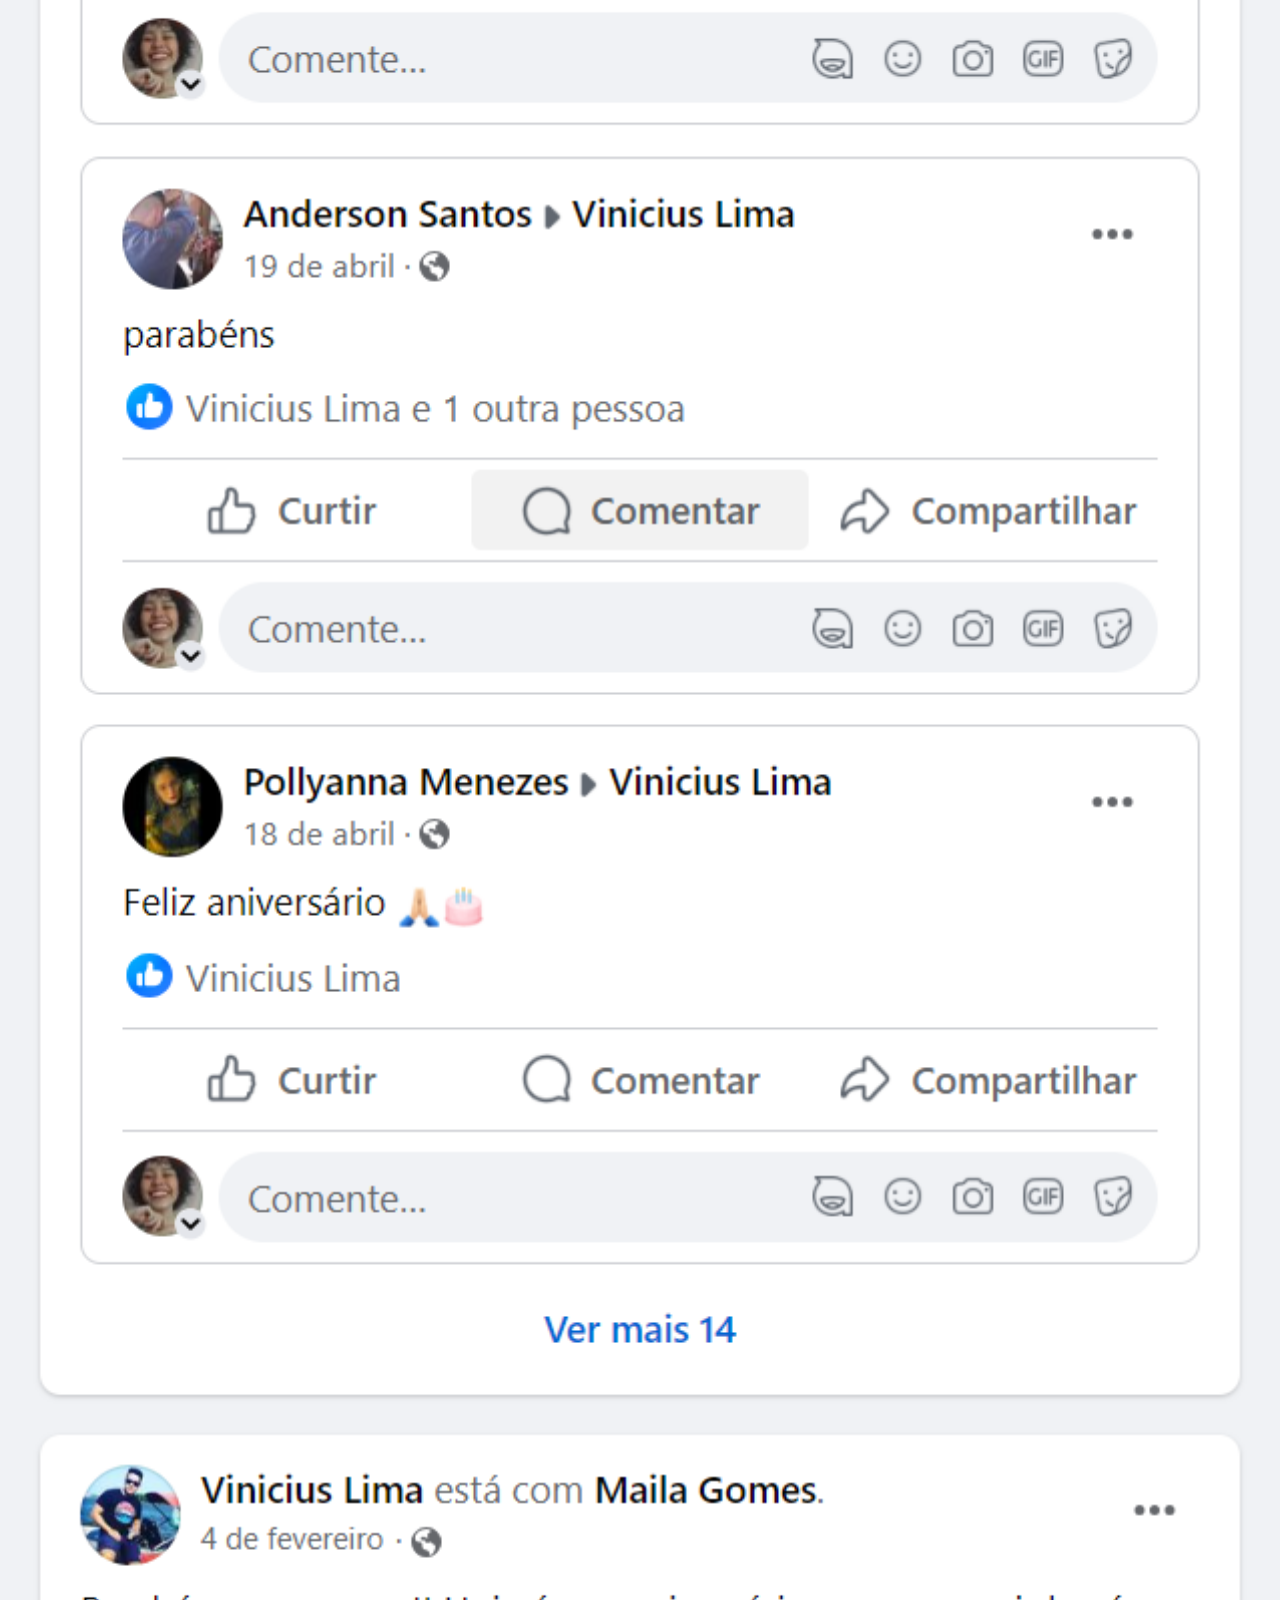
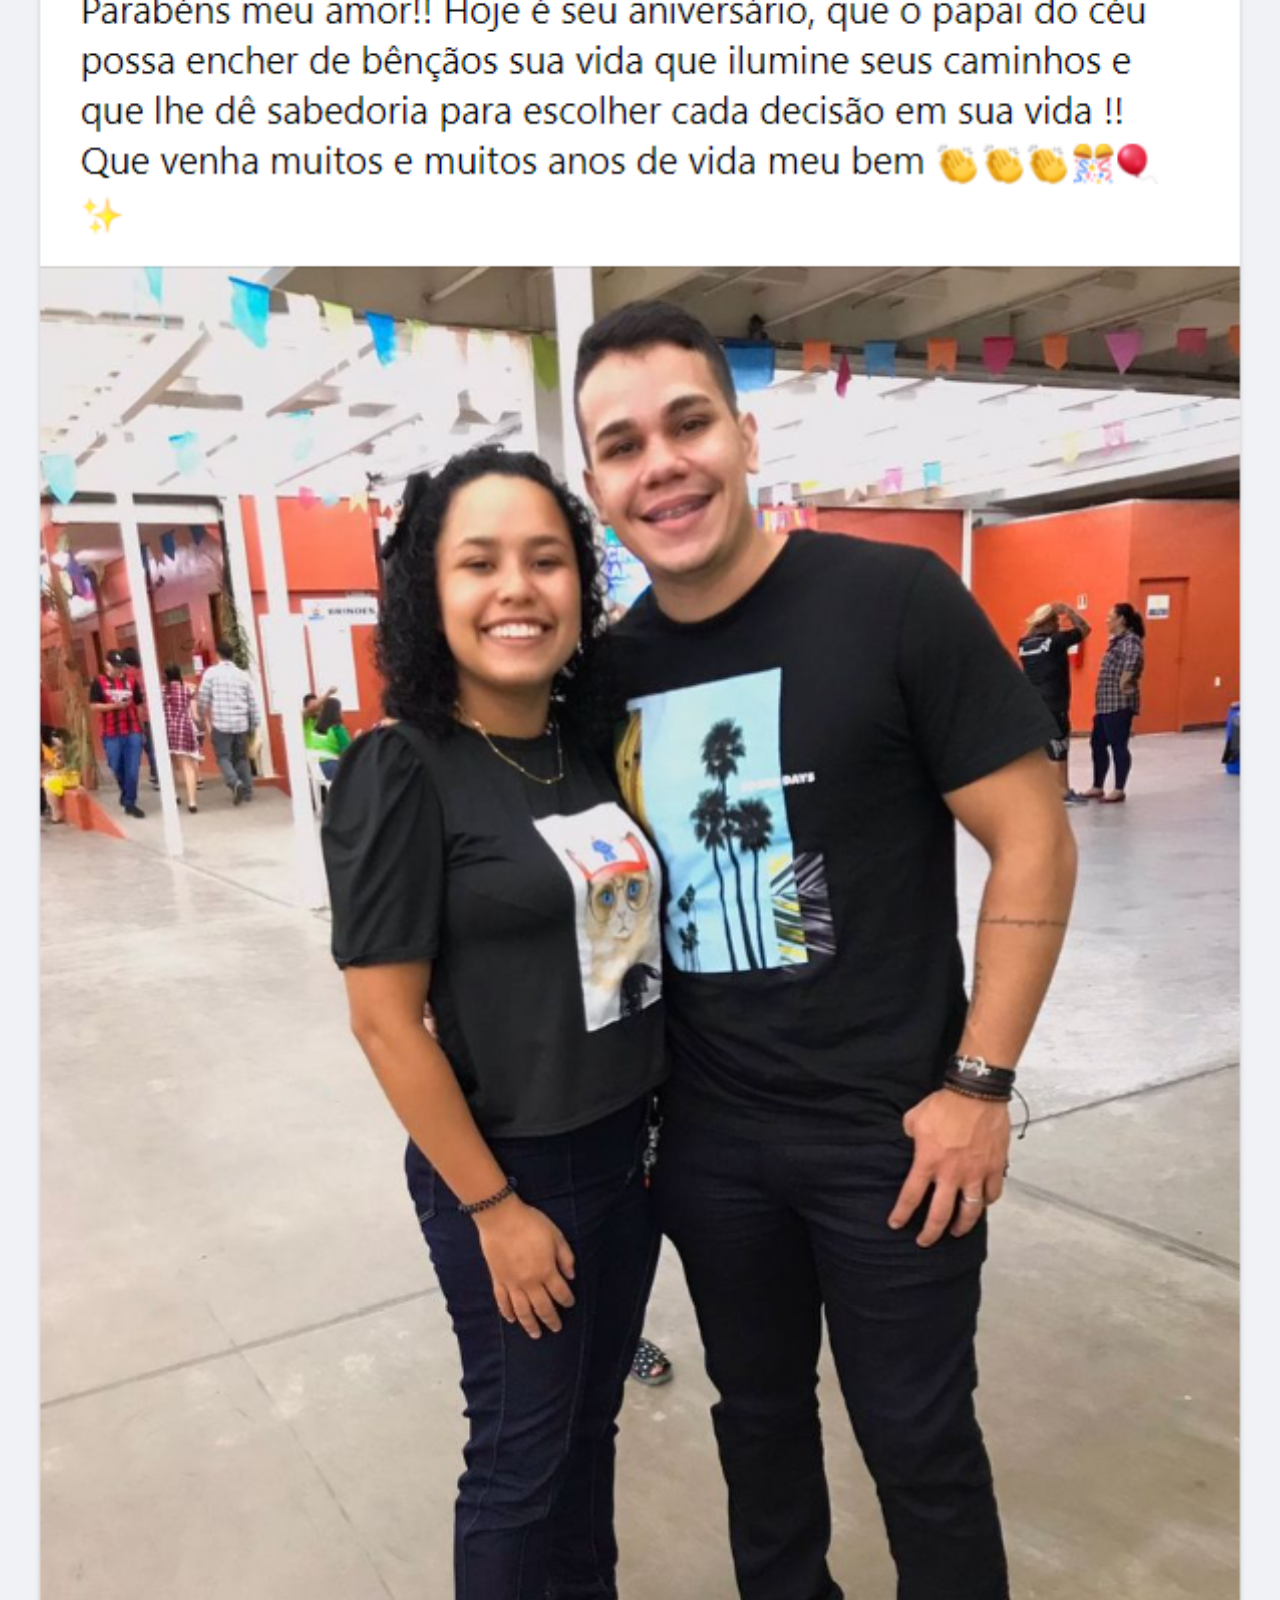
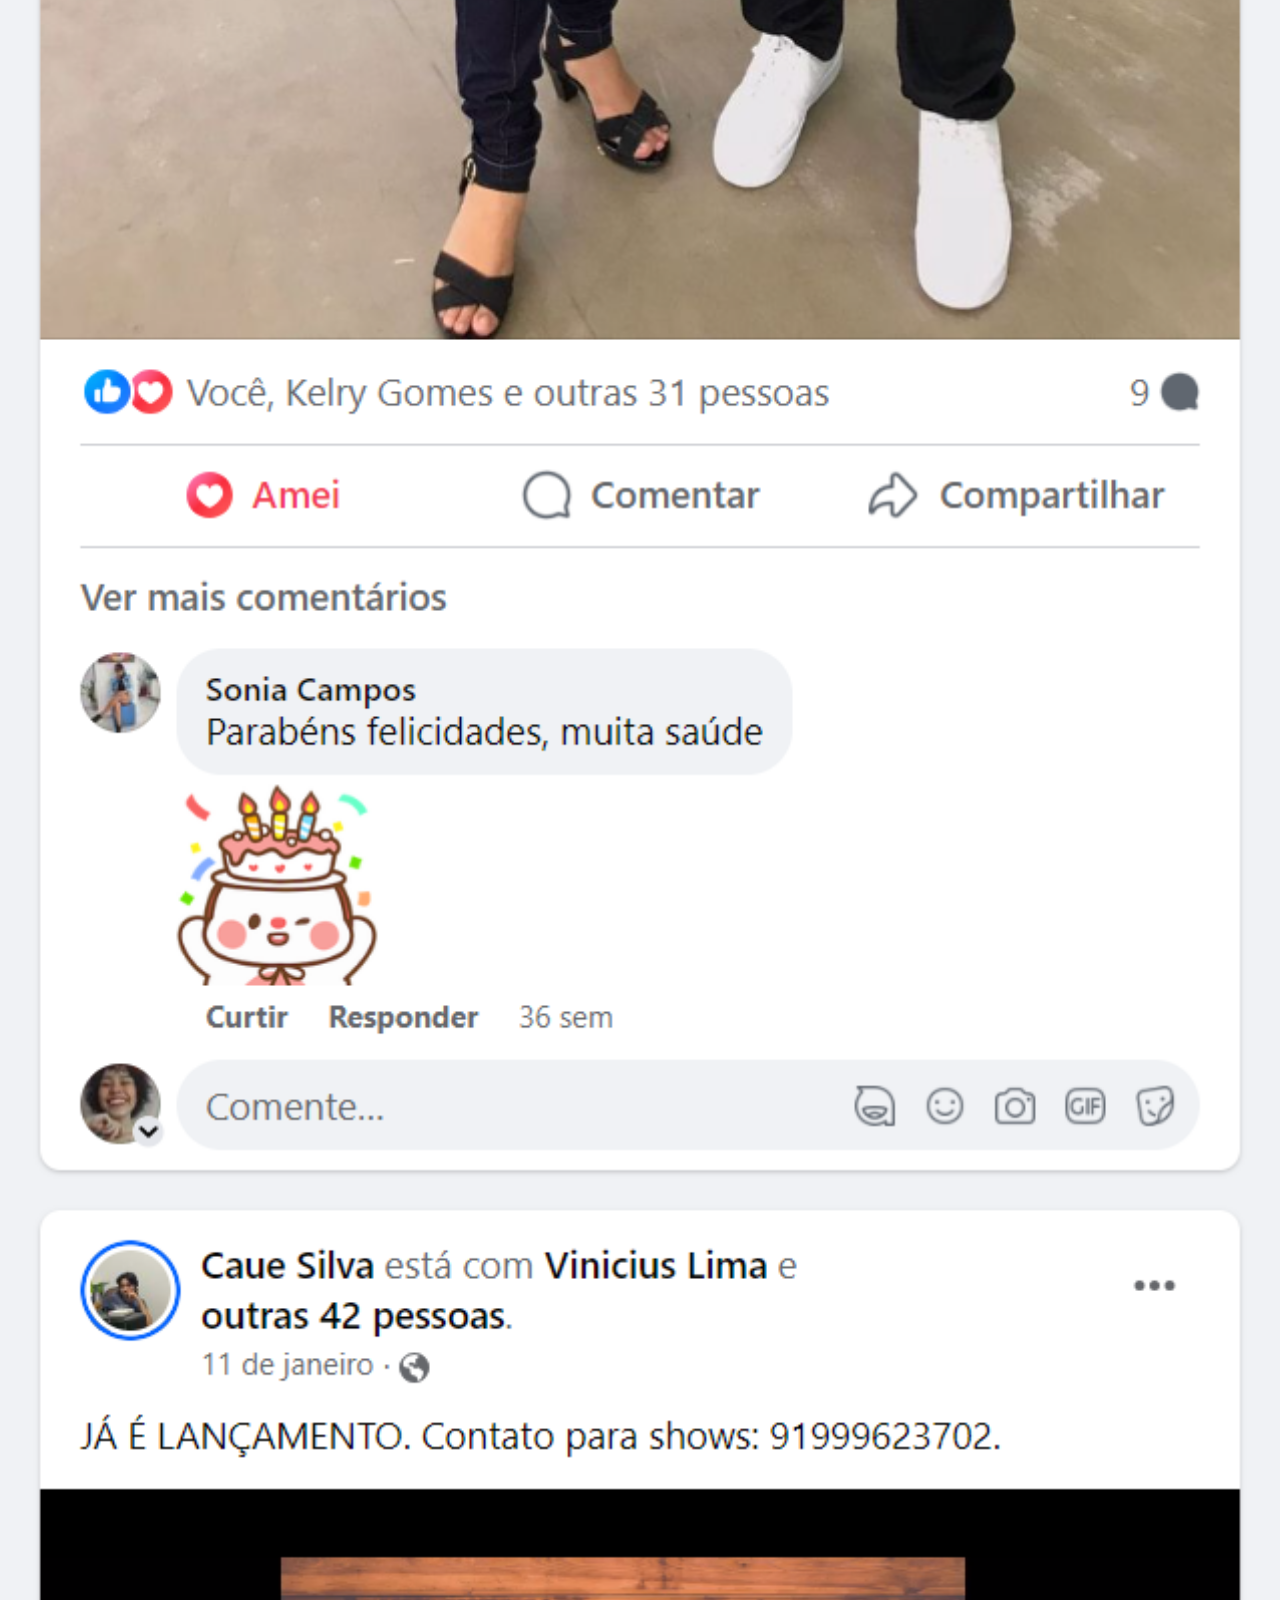
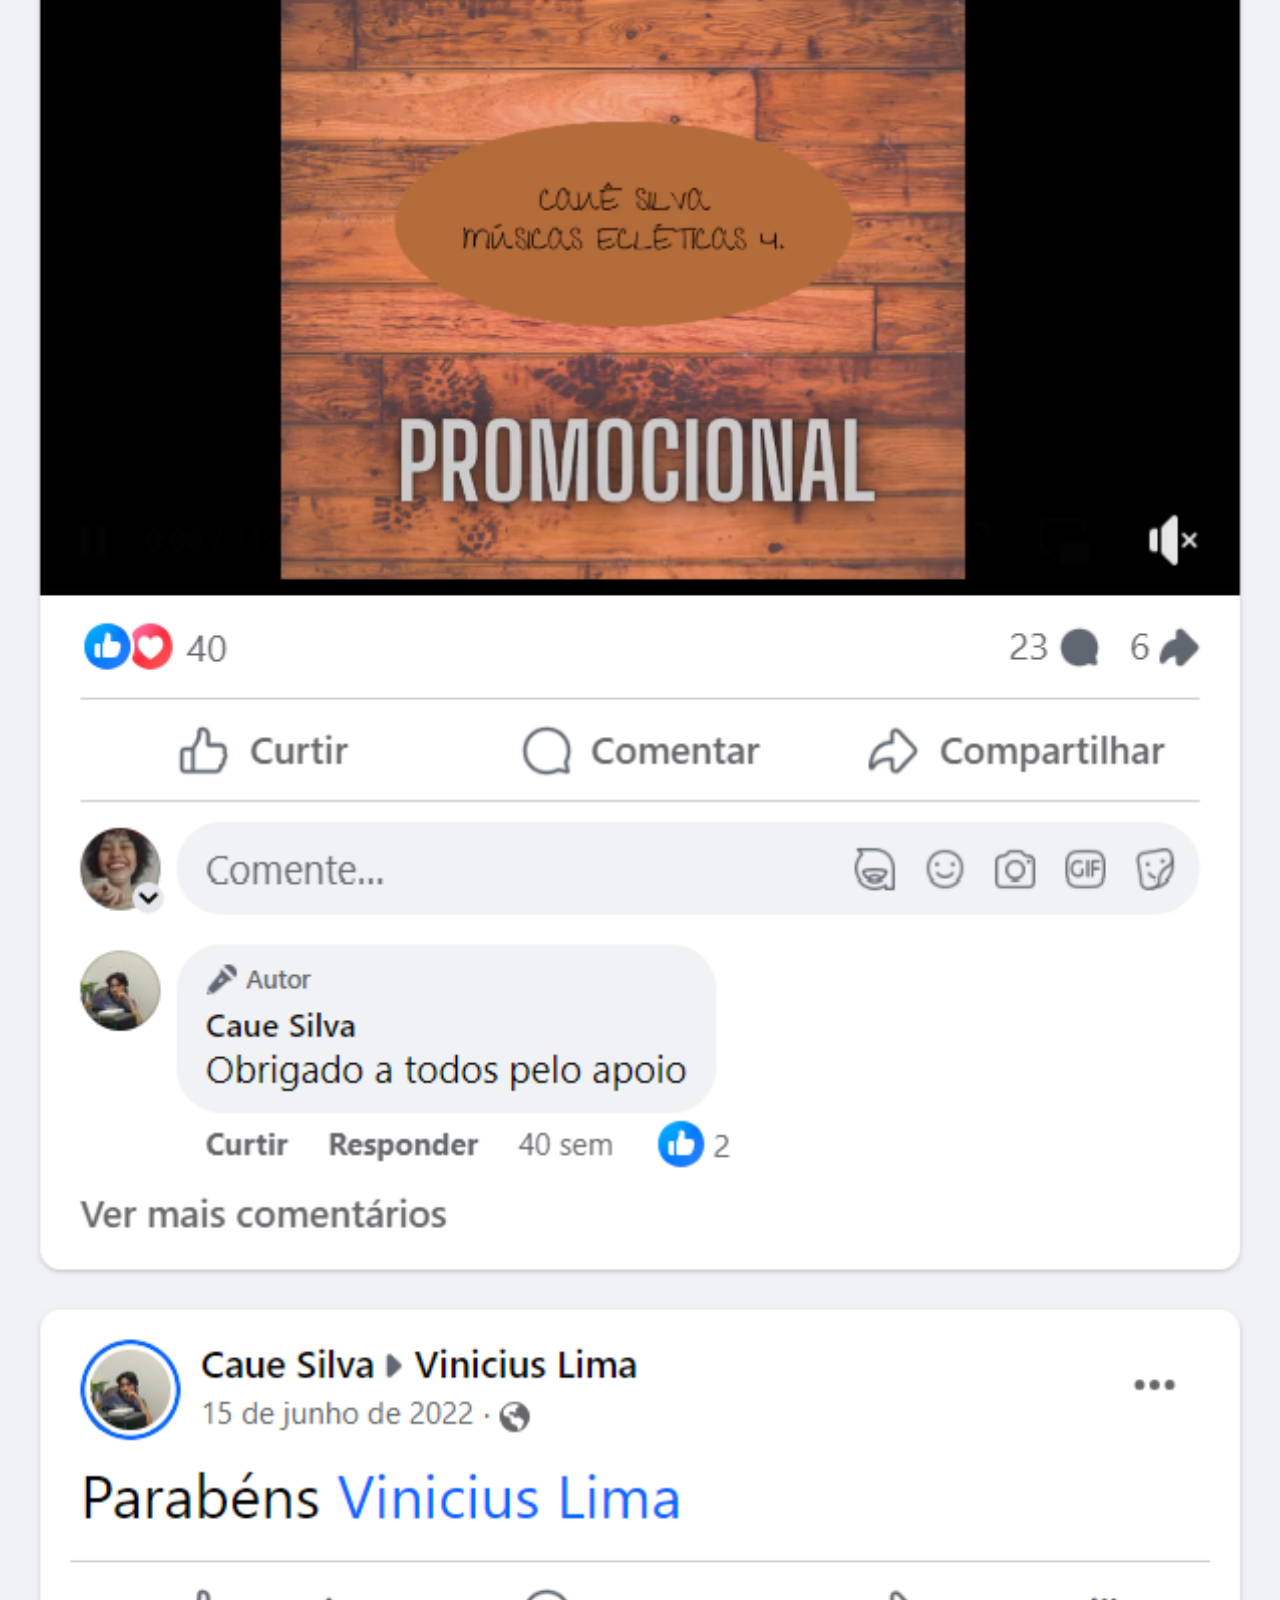
==== commit fc61a657: "atualizei minhas fotos" ====
--- a/facebook.html
+++ b/facebook.html
@@ -7,9 +7,9 @@
     <title>facebook</title>
 </head>
 <body>
-    <img src="imagens/tela-facebook.jpg" alt="
+    <img src="imagens/pag-facebook-vini.png" alt="
     facebook">
-    <a href="https://www.facebook.com/gustavoguanabara/?locale=pt_BR">ACESSE</a>
+    <a href="https://www.facebook.com/vinicius.lima.2000">ACESSE</a>
     
 </body>
 </html>